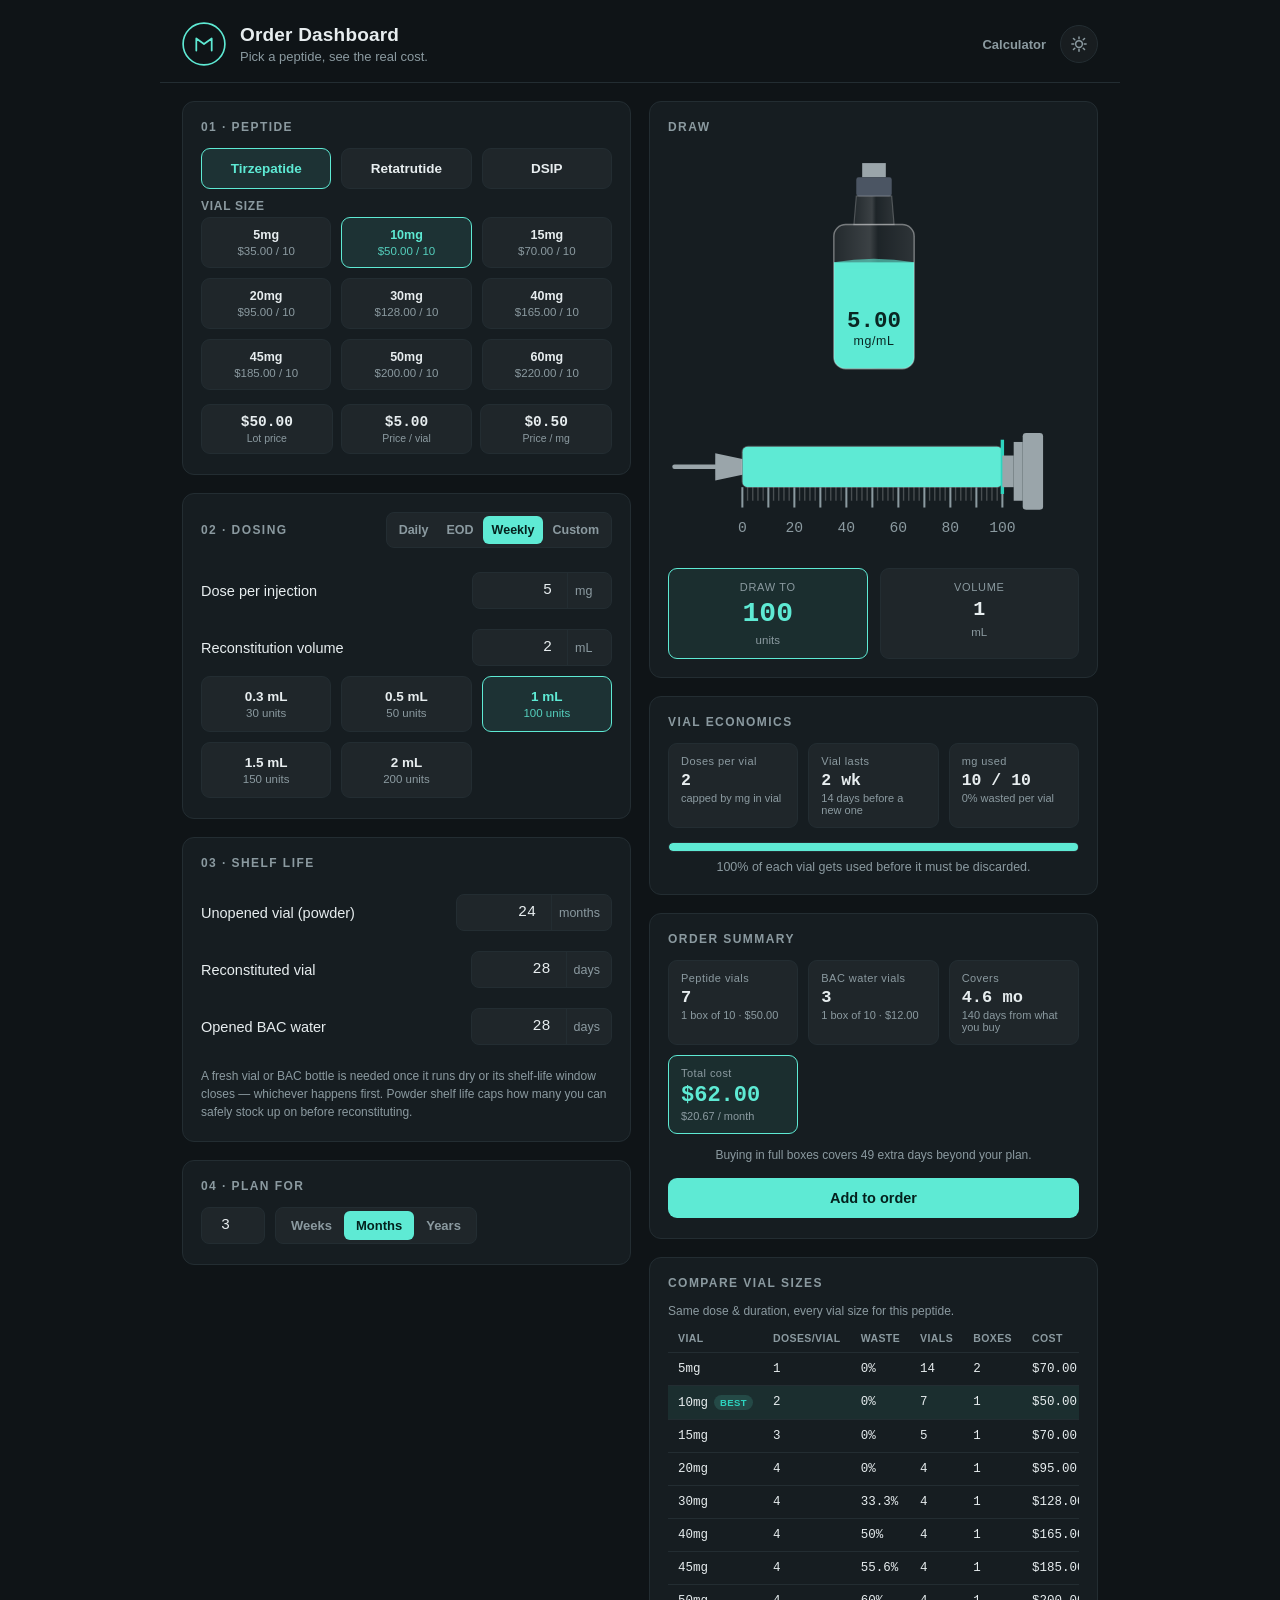
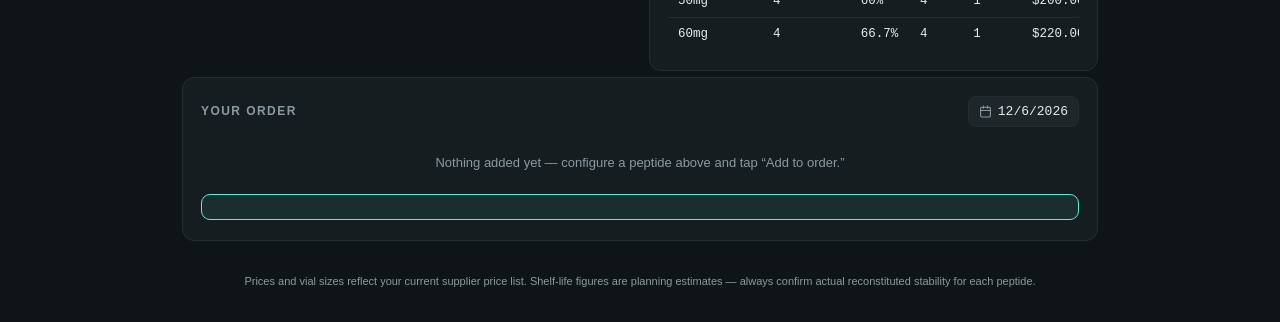
==== dashboard.html @ 60e44dc5 "Add Order Dashboard for peptide pricing and vial planning Pulls supplier pricing/vial data into a ca" ====
<!DOCTYPE html>
<html lang="en">
<head>
<meta charset="UTF-8" />
<meta name="viewport" content="width=device-width, initial-scale=1, viewport-fit=cover" />
<meta name="theme-color" content="#0F1417" />
<meta name="apple-mobile-web-app-capable" content="yes" />
<meta name="apple-mobile-web-app-status-bar-style" content="black-translucent" />
<meta name="apple-mobile-web-app-title" content="Order Dashboard" />
<meta name="description" content="Plan peptide orders: pricing, vials needed, and reconstitution shelf-life all in one place." />
<link rel="manifest" href="manifest.webmanifest" />
<link rel="apple-touch-icon" href="icons/icon180.png" />
<link rel="icon" href="icons/icon192.png" />
<title>Order Dashboard</title>
<link rel="stylesheet" href="styles.css" />
<link rel="stylesheet" href="dashboard.css" />
</head>
<body>
<div class="app">

  <header class="app-header">
    <div class="brand">
      <svg class="brand-mark" viewBox="0 0 40 40" fill="none">
        <circle cx="20" cy="20" r="19" stroke="var(--accent)" stroke-width="1.5"/>
        <path d="M13 26 L13 15 L20 20 L27 15 L27 26" stroke="var(--accent)" stroke-width="1.6" stroke-linecap="round" stroke-linejoin="round"/>
      </svg>
      <div>
        <h1>Order Dashboard</h1>
        <p class="subtitle">Pick a peptide, see the real cost.</p>
      </div>
    </div>
    <div class="header-actions">
      <a class="nav-link" href="index.html">Calculator</a>
      <button type="button" class="theme-toggle" id="themeToggle" aria-label="Switch to light mode" title="Switch to light mode">
        <svg class="icon-sun" viewBox="0 0 24 24" fill="none" stroke="currentColor" stroke-width="2" stroke-linecap="round" stroke-linejoin="round">
          <circle cx="12" cy="12" r="4.5"/>
          <path d="M12 2.5v2.5M12 19v2.5M4.6 4.6l1.8 1.8M17.6 17.6l1.8 1.8M2.5 12h2.5M19 12h2.5M4.6 19.4l1.8-1.8M17.6 6.4l1.8-1.8"/>
        </svg>
        <svg class="icon-moon" viewBox="0 0 24 24" fill="none" stroke="currentColor" stroke-width="2" stroke-linecap="round" stroke-linejoin="round">
          <path d="M20 14.5A8.5 8.5 0 1 1 9.5 4a6.5 6.5 0 0 0 10.5 10.5Z"/>
        </svg>
      </button>
    </div>
  </header>

  <main>
    <div class="col col-inputs">

      <section class="panel">
        <div class="panel-head"><span class="eyebrow">01 &middot; Peptide</span></div>
        <div class="pill-group pill-group-3" id="peptideGroup"></div>

        <div class="field-row sku-label-row">
          <label>Vial size</label>
        </div>
        <div class="pill-group pill-group-sku" id="skuGroup"></div>
        <div class="stat-row" id="skuStats"></div>
      </section>

      <section class="panel">
        <div class="panel-head">
          <span class="eyebrow">02 &middot; Dosing</span>
          <div class="mode-toggle mode-toggle-4" id="freqToggle">
            <button type="button" class="mode-btn" data-freq="daily">Daily</button>
            <button type="button" class="mode-btn" data-freq="eod">EOD</button>
            <button type="button" class="mode-btn" data-freq="weekly">Weekly</button>
            <button type="button" class="mode-btn" data-freq="custom">Custom</button>
          </div>
        </div>

        <div class="field-row" id="customFreqRow" hidden>
          <label for="customFreqDays">Every</label>
          <div class="input-unit">
            <input type="number" id="customFreqDays" inputmode="decimal" min="1" step="1" value="3" />
            <span class="unit">days</span>
          </div>
        </div>

        <div class="field-row">
          <label for="doseMg">Dose per injection</label>
          <div class="input-unit">
            <input type="number" id="doseMg" inputmode="decimal" min="0" step="0.01" value="5" />
            <span class="unit">mg</span>
          </div>
        </div>

        <div class="field-row">
          <label for="reconMl">Reconstitution volume</label>
          <div class="input-unit">
            <input type="number" id="reconMl" inputmode="decimal" min="0.01" step="0.01" value="2" />
            <span class="unit">mL</span>
          </div>
        </div>

        <div class="pill-group" id="syringeGroup">
          <button type="button" class="pill" data-capacity="0.3">0.3 mL<span>30 units</span></button>
          <button type="button" class="pill" data-capacity="0.5">0.5 mL<span>50 units</span></button>
          <button type="button" class="pill active" data-capacity="1">1 mL<span>100 units</span></button>
          <button type="button" class="pill" data-capacity="1.5">1.5 mL<span>150 units</span></button>
          <button type="button" class="pill" data-capacity="2">2 mL<span>200 units</span></button>
        </div>
      </section>

      <section class="panel">
        <div class="panel-head"><span class="eyebrow">03 &middot; Shelf Life</span></div>
        <div class="field-row">
          <label for="powderShelfMonths">Unopened vial (powder)</label>
          <div class="input-unit">
            <input type="number" id="powderShelfMonths" inputmode="decimal" min="1" step="1" value="24" />
            <span class="unit">months</span>
          </div>
        </div>
        <div class="field-row">
          <label for="vialShelfDays">Reconstituted vial</label>
          <div class="input-unit">
            <input type="number" id="vialShelfDays" inputmode="decimal" min="1" step="1" value="28" />
            <span class="unit">days</span>
          </div>
        </div>
        <div class="field-row">
          <label for="bacShelfDays">Opened BAC water</label>
          <div class="input-unit">
            <input type="number" id="bacShelfDays" inputmode="decimal" min="1" step="1" value="28" />
            <span class="unit">days</span>
          </div>
        </div>
        <p class="hint">A fresh vial or BAC bottle is needed once it runs dry or its shelf-life window closes &mdash; whichever happens first. Powder shelf life caps how many you can safely stock up on before reconstituting.</p>
      </section>

      <section class="panel">
        <div class="panel-head"><span class="eyebrow">04 &middot; Plan For</span></div>
        <div class="plan-row plan-row-flush">
          <input type="number" id="planAmount" inputmode="decimal" min="0" step="1" value="3" class="plan-input" />
          <div class="mode-toggle" id="planUnitToggle">
            <button type="button" class="mode-btn" data-unit="weeks">Weeks</button>
            <button type="button" class="mode-btn active" data-unit="months">Months</button>
            <button type="button" class="mode-btn" data-unit="years">Years</button>
          </div>
        </div>
      </section>

    </div>
    <div class="col col-outputs">

      <section class="panel result-panel">
        <div class="panel-head"><span class="eyebrow">Draw</span></div>

        <div class="instrument">
          <div class="vial-wrap">
            <svg viewBox="0 0 110 190" class="vial-svg">
              <defs>
                <linearGradient id="vialGlass2" x1="0" y1="0" x2="1" y2="0">
                  <stop offset="0%" stop-color="rgba(255,255,255,0.06)"/>
                  <stop offset="45%" stop-color="rgba(255,255,255,0.16)"/>
                  <stop offset="55%" stop-color="rgba(255,255,255,0.03)"/>
                  <stop offset="100%" stop-color="rgba(255,255,255,0.10)"/>
                </linearGradient>
                <clipPath id="vialClip2">
                  <rect x="21" y="58" width="68" height="122" rx="10"/>
                </clipPath>
              </defs>
              <rect x="45" y="6" width="20" height="12" fill="var(--metal)"/>
              <rect x="40" y="18" width="30" height="16" rx="2" fill="var(--stopper)"/>
              <path d="M40 34 L38 58 L72 58 L70 34 Z" fill="url(#vialGlass2)" stroke="var(--glass-line)" stroke-width="1"/>
              <rect x="21" y="58" width="68" height="122" rx="10" fill="url(#vialGlass2)" stroke="var(--glass-line)" stroke-width="1.2"/>
              <g clip-path="url(#vialClip2)">
                <rect id="vialLiquid" x="21" y="90" width="68" height="90" fill="var(--liquid)"/>
                <path id="vialMeniscus" d="M21 90 Q55 84 89 90 L89 96 L21 96 Z" fill="var(--liquid)" opacity="0.6"/>
              </g>
              <rect x="21" y="58" width="68" height="122" rx="10" fill="none" stroke="var(--glass-line)" stroke-width="1.2"/>
              <text id="vialLabel" x="55" y="145" text-anchor="middle" class="vial-label">2.50</text>
              <text x="55" y="160" text-anchor="middle" class="vial-sublabel">mg/mL</text>
            </svg>
          </div>

          <div class="syringe-wrap">
            <svg viewBox="0 0 360 130" class="syringe-svg" id="syringeSvg">
              <defs>
                <clipPath id="barrelClip2">
                  <rect x="64" y="42" width="230" height="36" rx="5"/>
                </clipPath>
              </defs>
              <line x1="4" y1="60" x2="40" y2="60" stroke="var(--metal)" stroke-width="4" stroke-linecap="round"/>
              <path d="M40 48 L64 53 L64 67 L40 72 Z" fill="var(--metal)"/>
              <rect x="64" y="42" width="230" height="36" rx="5" fill="rgba(255,255,255,0.05)" stroke="var(--glass-line)" stroke-width="1.4"/>
              <g clip-path="url(#barrelClip2)">
                <rect id="syrLiquid" x="64" y="42" width="0" height="36" fill="var(--liquid)"/>
              </g>
              <g id="tickGroup"></g>
              <line id="plungerHead" x1="64" y1="36" x2="64" y2="84" stroke="var(--accent-strong)" stroke-width="3"/>
              <rect x="294" y="50" width="10" height="28" fill="var(--metal)"/>
              <rect x="304" y="38" width="8" height="52" fill="var(--metal)"/>
              <rect x="312" y="30" width="18" height="68" rx="3" fill="var(--metal)"/>
            </svg>
          </div>
        </div>

        <div class="warning" id="warningBox" hidden>
          Dose volume is larger than this syringe holds. Choose a bigger barrel or split the dose.
        </div>
        <div class="warning" id="doseTooBigBox" hidden>
          This dose is bigger than a single vial at this size. Pick a larger vial.
        </div>

        <div class="readout-grid">
          <div class="readout-card highlight">
            <span class="readout-label">Draw to</span>
            <span class="readout-static mono" id="unitsOut">0</span>
            <span class="readout-unit">units</span>
          </div>
          <div class="readout-card">
            <span class="readout-label">Volume</span>
            <span class="readout-static mono" id="volOut">0</span>
            <span class="readout-unit">mL</span>
          </div>
        </div>
      </section>

      <section class="panel">
        <div class="panel-head"><span class="eyebrow">Vial Economics</span></div>
        <div class="econ-grid" id="econGrid"></div>
        <div class="waste-bar-wrap" id="wasteBarWrap">
          <div class="waste-bar"><div class="waste-bar-fill" id="wasteBarFill"></div></div>
          <div class="waste-caption" id="wasteCaption"></div>
        </div>
      </section>

      <section class="panel">
        <div class="panel-head"><span class="eyebrow">Order Summary</span></div>
        <div class="summary-grid" id="summaryGrid"></div>
        <div class="summary-note" id="summaryNote"></div>
        <div class="warning" id="powderWarningBox" hidden></div>
        <button type="button" class="add-order-btn" id="addOrderBtn">Add to order</button>
      </section>

      <section class="panel">
        <div class="panel-head"><span class="eyebrow">Compare Vial Sizes</span></div>
        <p class="hint hint-tight">Same dose &amp; duration, every vial size for this peptide.</p>
        <div class="compare-table-wrap"><table class="compare-table" id="compareTable"></table></div>
      </section>

    </div>
  </main>

  <section class="panel order-panel">
    <div class="panel-head">
      <span class="eyebrow">Your Order</span>
      <div class="date-field" id="orderDateField">
        <span class="date-display" id="orderDateDisplay">&nbsp;</span>
        <input type="date" id="orderDate" class="date-input" />
      </div>
    </div>
    <div class="order-table-wrap"><table class="order-table" id="orderTable"></table></div>
    <div class="order-empty" id="orderEmpty">Nothing added yet &mdash; configure a peptide above and tap &ldquo;Add to order.&rdquo;</div>
    <div class="order-total" id="orderTotal" hidden></div>
    <button type="button" class="clear-order-btn" id="clearOrderBtn" hidden>Clear order</button>
  </section>

  <footer class="app-footer">
    Prices and vial sizes reflect your current supplier price list. Shelf-life figures are planning estimates &mdash; always confirm actual reconstituted stability for each peptide.
  </footer>

</div>
<script src="catalog.js"></script>
<script src="dashboard.js"></script>
</body>
</html>
---- styles.css ----
:root {
  --bg: #0F1417;
  --panel: #161D21;
  --panel-line: #232D32;
  --accent: #5EEAD4;
  --accent-strong: #2DD4BF;
  --accent-sky: #38BDF8;
  --warning: #FBBF24;
  --warning-bg: rgba(251, 191, 36, 0.12);
  --text: #E7EDEF;
  --text-dim: #8B9AA0;
  --metal: #9AA5AA;
  --stopper: #4B5563;
  --glass-line: rgba(255,255,255,0.22);
  --surface: rgba(255,255,255,0.04);
  --liquid: #5EEAD4;
  --liquid-text: #0A2723;
  --sans: -apple-system, BlinkMacSystemFont, "Segoe UI", Roboto, sans-serif;
  --mono: ui-monospace, SFMono-Regular, Menlo, Consolas, monospace;
}

:root[data-theme="light"] {
  --bg: #EEF2F3;
  --panel: #FFFFFF;
  --panel-line: #DEE5E7;
  --accent: #0F9488;
  --accent-strong: #0D7D72;
  --accent-sky: #0284C7;
  --warning: #B45309;
  --warning-bg: rgba(180, 83, 9, 0.10);
  --text: #12181B;
  --text-dim: #5B6A70;
  --metal: #7C8890;
  --stopper: #47505A;
  --glass-line: rgba(15, 23, 26, 0.18);
  --surface: rgba(15, 23, 26, 0.045);
}

* { box-sizing: border-box; }

html {
  background: var(--bg);
  min-height: 100%;
}

body {
  margin: 0 auto;
  width: 100%;
  min-width: 300px;
  max-width: 960px;
  background: var(--bg);
  color: var(--text);
  font-family: var(--sans);
}

.app { display: flex; flex-direction: column; }

.app-header {
  padding: calc(22px + env(safe-area-inset-top)) 22px 16px;
  border-bottom: 1px solid var(--panel-line);
  display: flex;
  align-items: center;
  justify-content: space-between;
  gap: 14px;
}

.brand { display: flex; align-items: center; gap: 14px; }

.theme-toggle {
  flex-shrink: 0;
  display: flex;
  align-items: center;
  justify-content: center;
  width: 38px;
  height: 38px;
  background: var(--surface);
  border: 1px solid var(--panel-line);
  border-radius: 999px;
  color: var(--text-dim);
  cursor: pointer;
  padding: 0;
}

.theme-toggle:hover { color: var(--text); }

.theme-toggle svg {
  width: 18px;
  height: 18px;
}

.theme-toggle .icon-moon { display: none; }

:root[data-theme="light"] .theme-toggle .icon-sun { display: none; }
:root[data-theme="light"] .theme-toggle .icon-moon { display: block; }

.brand-mark { width: 44px; height: 44px; flex-shrink: 0; }

.header-actions {
  display: flex;
  align-items: center;
  gap: 10px;
  flex-shrink: 0;
}

.nav-link {
  font-size: 13px;
  font-weight: 600;
  color: var(--text-dim);
  text-decoration: none;
  padding: 8px 4px;
  white-space: nowrap;
}

.nav-link:hover { color: var(--accent); }

.brand h1 {
  font-size: 19px;
  font-weight: 600;
  margin: 0;
  letter-spacing: 0.01em;
}

.subtitle {
  margin: 3px 0 0;
  font-size: 13px;
  color: var(--text-dim);
}

main {
  padding: 18px 22px 6px;
  display: grid;
  grid-template-columns: 1fr;
  gap: 18px;
  align-items: start;
}

.col {
  display: flex;
  flex-direction: column;
  gap: 18px;
  min-width: 0;
}

@media (min-width: 760px) {
  main { grid-template-columns: 1fr 1fr; }
}

.panel {
  background: var(--panel);
  border: 1px solid var(--panel-line);
  border-radius: 12px;
  padding: 18px 18px 20px;
}

.panel-head {
  display: flex;
  align-items: center;
  justify-content: space-between;
  margin-bottom: 14px;
  gap: 12px;
}

.eyebrow {
  font-size: 12px;
  font-weight: 700;
  letter-spacing: 0.12em;
  text-transform: uppercase;
  color: var(--text-dim);
}

.mode-toggle {
  display: flex;
  background: var(--surface);
  border: 1px solid var(--panel-line);
  border-radius: 8px;
  padding: 3px;
}

.mode-btn {
  border: none;
  background: transparent;
  color: var(--text-dim);
  font-family: var(--sans);
  font-size: 13px;
  font-weight: 600;
  padding: 7px 12px;
  border-radius: 6px;
  cursor: pointer;
  white-space: nowrap;
}

.mode-btn.active {
  background: var(--accent);
  color: #04211D;
}

.field-row {
  display: flex;
  align-items: center;
  justify-content: space-between;
  padding: 10px 0;
  gap: 14px;
}

.field-row[hidden] {
  display: none;
}

.field-row label {
  font-size: 14.5px;
  color: var(--text);
}

.input-unit {
  display: flex;
  align-items: center;
  background: var(--surface);
  border: 1px solid var(--panel-line);
  border-radius: 8px;
  overflow: hidden;
  min-width: 140px;
}

.input-unit input {
  width: 94px;
  background: transparent;
  border: none;
  color: var(--text);
  font-family: var(--mono);
  font-size: 15px;
  padding: 9px 0 9px 12px;
  text-align: right;
  outline: none;
}

.input-unit input:focus-visible {
  box-shadow: inset 0 0 0 1px var(--accent);
}

.input-unit .unit {
  font-size: 12.5px;
  color: var(--text-dim);
  padding: 0 11px 0 7px;
  border-left: 1px solid var(--panel-line);
  align-self: stretch;
  display: flex;
  align-items: center;
}

.hint {
  margin: 12px 0 0;
  font-size: 12px;
  line-height: 1.5;
  color: var(--text-dim);
}

.pill-group {
  display: grid;
  grid-template-columns: repeat(3, 1fr);
  gap: 10px;
}

.pill {
  display: flex;
  flex-direction: column;
  align-items: center;
  gap: 3px;
  background: var(--surface);
  border: 1px solid var(--panel-line);
  border-radius: 9px;
  color: var(--text);
  font-family: var(--sans);
  font-size: 13.5px;
  font-weight: 600;
  padding: 12px 6px;
  cursor: pointer;
}

.pill span {
  font-size: 11.5px;
  font-weight: 500;
  color: var(--text-dim);
}

.pill.active {
  border-color: var(--accent);
  background: rgba(94, 234, 212, 0.10);
  color: var(--accent);
}

.pill.active span { color: var(--accent); opacity: 0.85; }

.result-panel { padding-bottom: 18px; }

.instrument {
  display: flex;
  flex-direction: column;
  align-items: center;
  gap: 18px;
  padding: 8px 2px 6px;
}

.vial-wrap { width: 130px; }
.vial-svg { width: 100%; height: auto; display: block; }

.vial-label {
  font-family: var(--mono);
  font-size: 19px;
  font-weight: 700;
  fill: var(--liquid-text);
}

.vial-sublabel {
  font-family: var(--sans);
  font-size: 10.5px;
  fill: var(--liquid-text);
  letter-spacing: 0.05em;
}

.syringe-wrap { width: 100%; }
.syringe-svg { width: 100%; height: auto; display: block; }

.tick { stroke: var(--glass-line); stroke-width: 1.2; }
.tick-major { stroke: var(--text-dim); stroke-width: 1.8; }
.tick-label { font-family: var(--mono); font-size: 13px; fill: var(--text-dim); }

.warning {
  margin-top: 14px;
  background: var(--warning-bg);
  border: 1px solid rgba(251, 191, 36, 0.4);
  color: var(--warning);
  font-size: 13px;
  line-height: 1.45;
  padding: 11px 13px;
  border-radius: 8px;
}

.readout-grid {
  margin-top: 16px;
  display: flex;
  gap: 12px;
}

.readout-card {
  flex: 1;
  display: flex;
  flex-direction: column;
  align-items: center;
  gap: 3px;
  background: var(--surface);
  border: 1px solid var(--panel-line);
  border-radius: 9px;
  padding: 12px 8px;
}

.readout-card.highlight {
  border-color: var(--accent);
  background: rgba(94, 234, 212, 0.08);
}

.readout-card .readout-label {
  font-size: 11px;
  letter-spacing: 0.06em;
  text-transform: uppercase;
  color: var(--text-dim);
}

.readout-input {
  width: 100%;
  background: transparent;
  border: none;
  outline: none;
  text-align: center;
  color: var(--text);
  font-size: 20px;
  font-weight: 600;
  padding: 2px 0;
  border-radius: 5px;
}

.readout-card.highlight .readout-input {
  color: var(--accent);
  font-size: 28px;
}

.readout-input:focus-visible {
  box-shadow: inset 0 0 0 1px var(--accent);
}

.readout-card.warn .readout-input { color: var(--warning) !important; }

.readout-card .readout-unit {
  font-size: 11.5px;
  color: var(--text-dim);
}

.dose-grid {
  display: flex;
  flex-wrap: wrap;
  gap: 6px;
}

.dose-block {
  width: 14px;
  height: 14px;
  border-radius: 3px;
  background: var(--accent);
  opacity: 0.9;
}

.dose-grid-extra {
  margin-top: 6px;
  font-size: 11.5px;
  color: var(--text-dim);
}

.supply-readout {
  margin-top: 14px;
  text-align: center;
  font-size: 14.5px;
  color: var(--text);
}

.center-row {
  display: flex;
  justify-content: center;
  margin-top: 12px;
}

.supply-duration {
  margin-top: 8px;
  text-align: center;
  font-size: 13.5px;
  font-weight: 600;
  color: var(--accent);
}

.plan-row {
  margin-top: 18px;
  padding-top: 16px;
  border-top: 1px solid var(--panel-line);
  display: flex;
  align-items: center;
  gap: 10px;
  flex-wrap: wrap;
}

.plan-label {
  font-size: 14px;
  color: var(--text);
}

.plan-input {
  width: 64px;
  background: var(--surface);
  border: 1px solid var(--panel-line);
  border-radius: 8px;
  color: var(--text);
  font-family: var(--mono);
  font-size: 15px;
  padding: 9px 8px;
  text-align: center;
  outline: none;
}

.plan-input:focus-visible {
  box-shadow: inset 0 0 0 1px var(--accent);
}

.plan-result {
  margin-top: 12px;
  font-size: 13.5px;
  color: var(--accent);
  text-align: center;
  background: rgba(94, 234, 212, 0.06);
  border: 1px solid rgba(94, 234, 212, 0.2);
  border-radius: 8px;
  padding: 11px 12px;
}

.app-footer {
  padding: 14px 22px 20px;
  font-size: 11px;
  line-height: 1.55;
  color: var(--text-dim);
  text-align: center;
}

.mono { font-family: var(--mono); }
---- dashboard.css ----
.pill-group-3 {
  grid-template-columns: repeat(3, 1fr);
}

.sku-label-row {
  padding-bottom: 4px;
}

.sku-label-row label {
  font-size: 12px;
  font-weight: 700;
  letter-spacing: 0.06em;
  text-transform: uppercase;
  color: var(--text-dim);
}

.pill-group-sku {
  grid-template-columns: repeat(3, 1fr);
}

.pill-group-sku .pill {
  font-size: 12.5px;
  padding: 10px 4px;
}

.stat-row {
  margin-top: 14px;
  display: flex;
  gap: 8px;
}

.stat-chip {
  flex: 1;
  background: var(--surface);
  border: 1px solid var(--panel-line);
  border-radius: 9px;
  padding: 9px 8px;
  text-align: center;
}

.stat-chip .stat-value {
  display: block;
  font-family: var(--mono);
  font-size: 14.5px;
  font-weight: 700;
  color: var(--text);
}

.stat-chip .stat-label {
  display: block;
  margin-top: 2px;
  font-size: 10.5px;
  color: var(--text-dim);
}

.mode-toggle-4 {
  flex-wrap: wrap;
}

.mode-toggle-4 .mode-btn {
  padding: 7px 9px;
  font-size: 12.5px;
}

.hint-tight {
  margin-top: -2px;
}

.plan-row-flush {
  margin-top: 0;
  padding-top: 0;
  border-top: none;
}

.readout-static {
  width: 100%;
  display: block;
  text-align: center;
  color: var(--text);
  font-size: 20px;
  font-weight: 600;
  padding: 2px 0;
}

.readout-card.highlight .readout-static {
  color: var(--accent);
  font-size: 28px;
}

.readout-card.warn .readout-static { color: var(--warning) !important; }

.econ-grid {
  display: grid;
  grid-template-columns: 1fr 1fr;
  gap: 10px;
}

.econ-card {
  background: var(--surface);
  border: 1px solid var(--panel-line);
  border-radius: 9px;
  padding: 11px 12px;
}

.econ-card .econ-label {
  font-size: 11px;
  letter-spacing: 0.04em;
  color: var(--text-dim);
}

.econ-card .econ-label {
  display: block;
}

.econ-card .econ-value {
  display: block;
  margin-top: 4px;
  font-family: var(--mono);
  font-size: 16.5px;
  font-weight: 700;
  color: var(--text);
}

.econ-card .econ-sub {
  display: block;
  margin-top: 2px;
  font-size: 11px;
  color: var(--text-dim);
}

.waste-bar-wrap { margin-top: 14px; }

.waste-bar {
  height: 10px;
  border-radius: 999px;
  background: var(--surface);
  border: 1px solid var(--panel-line);
  overflow: hidden;
}

.waste-bar-fill {
  height: 100%;
  width: 0%;
  background: var(--accent);
  border-radius: 999px 0 0 999px;
}

.waste-bar-fill.warn { background: var(--warning); }

.waste-caption {
  margin-top: 8px;
  font-size: 12.5px;
  color: var(--text-dim);
  text-align: center;
}

.summary-grid {
  display: grid;
  grid-template-columns: 1fr 1fr;
  gap: 10px;
}

.summary-card {
  background: var(--surface);
  border: 1px solid var(--panel-line);
  border-radius: 9px;
  padding: 11px 12px;
}

.summary-card.wide { grid-column: 1 / -1; }

.summary-card.total {
  border-color: var(--accent);
  background: rgba(94, 234, 212, 0.08);
}

.summary-card .summary-label {
  display: block;
  font-size: 11px;
  letter-spacing: 0.04em;
  color: var(--text-dim);
}

.summary-card .summary-value {
  display: block;
  margin-top: 4px;
  font-family: var(--mono);
  font-size: 17px;
  font-weight: 700;
  color: var(--text);
}

.summary-card.total .summary-value {
  color: var(--accent);
  font-size: 22px;
}

.summary-card .summary-sub {
  display: block;
  margin-top: 2px;
  font-size: 11px;
  color: var(--text-dim);
}

.summary-note {
  margin-top: 12px;
  font-size: 12px;
  line-height: 1.5;
  color: var(--text-dim);
  text-align: center;
}

.add-order-btn, .clear-order-btn {
  width: 100%;
  margin-top: 14px;
  padding: 12px;
  border-radius: 9px;
  border: none;
  background: var(--accent);
  color: #04211D;
  font-family: var(--sans);
  font-size: 14.5px;
  font-weight: 700;
  cursor: pointer;
}

.clear-order-btn {
  background: transparent;
  border: 1px solid var(--panel-line);
  color: var(--text-dim);
  font-weight: 600;
}

.compare-table-wrap, .order-table-wrap {
  overflow-x: auto;
  margin-top: 4px;
  -webkit-overflow-scrolling: touch;
}

.compare-table, .order-table {
  width: 100%;
  border-collapse: collapse;
  font-size: 12.5px;
  white-space: nowrap;
}

.compare-table th, .order-table th {
  text-align: left;
  font-size: 10.5px;
  letter-spacing: 0.04em;
  text-transform: uppercase;
  color: var(--text-dim);
  font-weight: 700;
  padding: 8px 10px;
  border-bottom: 1px solid var(--panel-line);
}

.compare-table td, .order-table td {
  padding: 9px 10px;
  border-bottom: 1px solid var(--panel-line);
  color: var(--text);
  font-family: var(--mono);
}

.compare-table tr:last-child td, .order-table tr:last-child td {
  border-bottom: none;
}

.compare-table tr.current td { background: rgba(94, 234, 212, 0.08); }
.compare-table tr.best .best-tag {
  display: inline-block;
  margin-left: 6px;
  font-family: var(--sans);
  font-size: 9.5px;
  font-weight: 700;
  letter-spacing: 0.04em;
  text-transform: uppercase;
  color: var(--accent-strong);
  background: rgba(94, 234, 212, 0.14);
  padding: 2px 6px;
  border-radius: 999px;
  vertical-align: middle;
}

.compare-table td.na, .order-table td.na {
  color: var(--text-dim);
  font-family: var(--sans);
}

.order-panel {
  margin: 0 22px 18px;
}

.date-field {
  position: relative;
  display: inline-flex;
}

.date-display {
  display: flex;
  align-items: center;
  gap: 6px;
  background: var(--surface);
  border: 1px solid var(--panel-line);
  border-radius: 8px;
  color: var(--text);
  font-family: var(--mono);
  font-size: 13px;
  padding: 7px 10px;
  white-space: nowrap;
  cursor: pointer;
}

.date-display::before {
  content: "";
  width: 13px;
  height: 13px;
  flex-shrink: 0;
  background-color: var(--text-dim);
  -webkit-mask: url('data:image/svg+xml;utf8,<svg xmlns="http://www.w3.org/2000/svg" viewBox="0 0 24 24" fill="none" stroke="black" stroke-width="2" stroke-linecap="round" stroke-linejoin="round"><rect x="3" y="4" width="18" height="18" rx="2"/><path d="M16 2v4M8 2v4M3 10h18"/></svg>') no-repeat center / contain;
  mask: url('data:image/svg+xml;utf8,<svg xmlns="http://www.w3.org/2000/svg" viewBox="0 0 24 24" fill="none" stroke="black" stroke-width="2" stroke-linecap="round" stroke-linejoin="round"><rect x="3" y="4" width="18" height="18" rx="2"/><path d="M16 2v4M8 2v4M3 10h18"/></svg>') no-repeat center / contain;
}

.date-input {
  position: absolute;
  inset: 0;
  width: 100%;
  height: 100%;
  opacity: 0;
  border: none;
  padding: 0;
  margin: 0;
  cursor: pointer;
}

.order-row-remove {
  background: transparent;
  border: none;
  color: var(--text-dim);
  font-size: 16px;
  line-height: 1;
  cursor: pointer;
  padding: 4px 6px;
}

.order-row-remove:hover { color: var(--warning); }

.order-empty {
  margin-top: 4px;
  text-align: center;
  font-size: 13px;
  color: var(--text-dim);
  padding: 10px 0;
}

.order-total {
  margin-top: 14px;
  display: flex;
  align-items: center;
  justify-content: space-between;
  background: rgba(94, 234, 212, 0.08);
  border: 1px solid var(--accent);
  border-radius: 9px;
  padding: 12px 14px;
}

.order-total .order-total-label {
  font-size: 13px;
  color: var(--text-dim);
}

.order-total .order-total-value {
  font-family: var(--mono);
  font-size: 20px;
  font-weight: 700;
  color: var(--accent);
}

@media (min-width: 760px) {
  .econ-grid { grid-template-columns: repeat(3, 1fr); }
  .summary-grid { grid-template-columns: repeat(3, 1fr); }
}
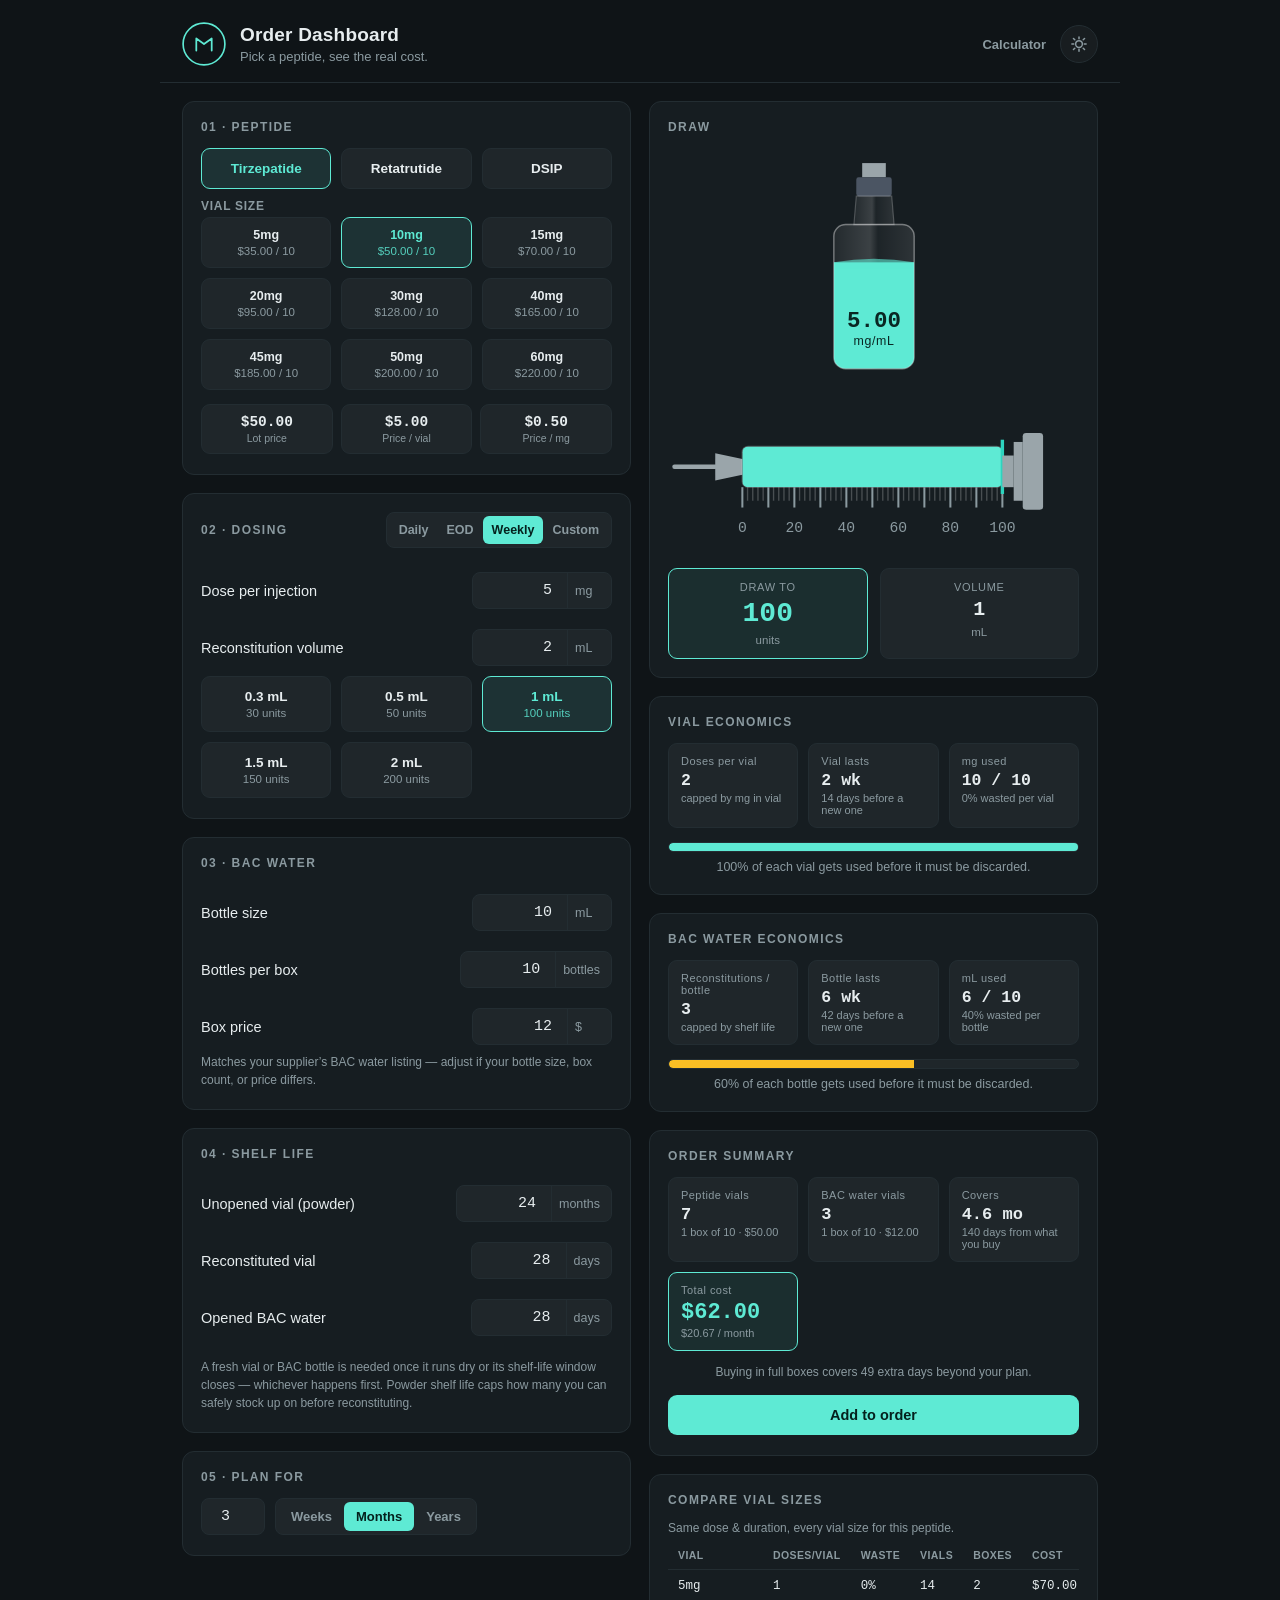
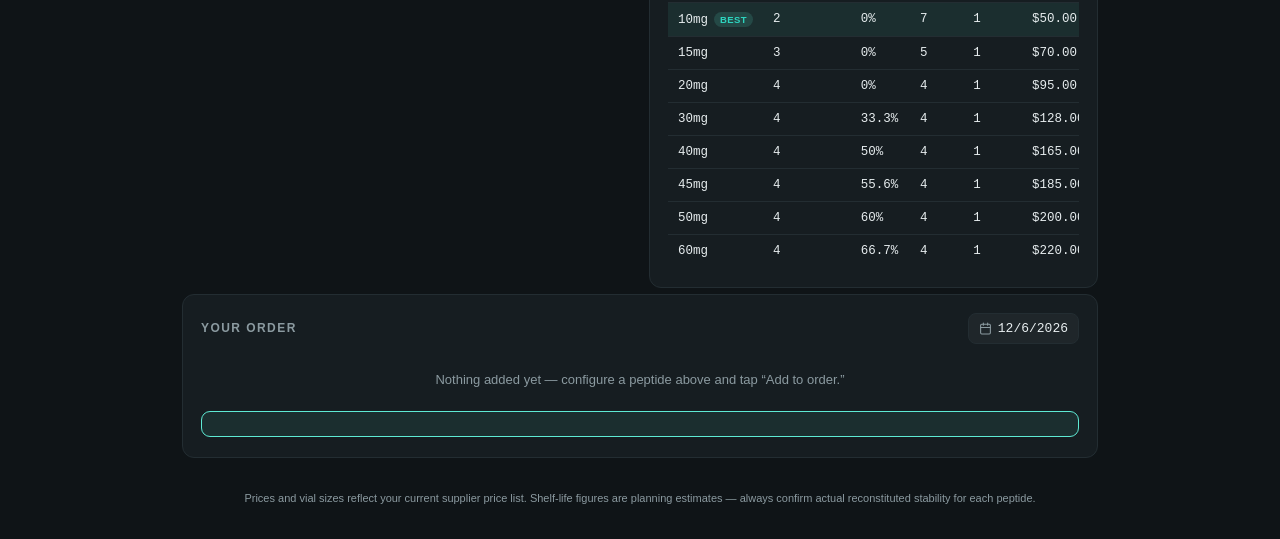
==== commit c0f729d9: "Fix mg-used decimals and make BAC water fully editable Round the mg-used readout in Vial Economics t" ====
--- a/dashboard.html
+++ b/dashboard.html
@@ -102,7 +102,33 @@
       </section>
 
       <section class="panel">
-        <div class="panel-head"><span class="eyebrow">03 &middot; Shelf Life</span></div>
+        <div class="panel-head"><span class="eyebrow">03 &middot; BAC Water</span></div>
+        <div class="field-row">
+          <label for="bacMlPerVial">Bottle size</label>
+          <div class="input-unit">
+            <input type="number" id="bacMlPerVial" inputmode="decimal" min="0.1" step="0.1" value="10" />
+            <span class="unit">mL</span>
+          </div>
+        </div>
+        <div class="field-row">
+          <label for="bacLotVials">Bottles per box</label>
+          <div class="input-unit">
+            <input type="number" id="bacLotVials" inputmode="decimal" min="1" step="1" value="10" />
+            <span class="unit">bottles</span>
+          </div>
+        </div>
+        <div class="field-row">
+          <label for="bacLotPrice">Box price</label>
+          <div class="input-unit">
+            <input type="number" id="bacLotPrice" inputmode="decimal" min="0" step="0.01" value="12" />
+            <span class="unit">$</span>
+          </div>
+        </div>
+        <p class="hint hint-tight">Matches your supplier&rsquo;s BAC water listing &mdash; adjust if your bottle size, box count, or price differs.</p>
+      </section>
+
+      <section class="panel">
+        <div class="panel-head"><span class="eyebrow">04 &middot; Shelf Life</span></div>
         <div class="field-row">
           <label for="powderShelfMonths">Unopened vial (powder)</label>
           <div class="input-unit">
@@ -128,7 +154,7 @@
       </section>
 
       <section class="panel">
-        <div class="panel-head"><span class="eyebrow">04 &middot; Plan For</span></div>
+        <div class="panel-head"><span class="eyebrow">05 &middot; Plan For</span></div>
         <div class="plan-row plan-row-flush">
           <input type="number" id="planAmount" inputmode="decimal" min="0" step="1" value="3" class="plan-input" />
           <div class="mode-toggle" id="planUnitToggle">
@@ -226,6 +252,15 @@
       </section>
 
       <section class="panel">
+        <div class="panel-head"><span class="eyebrow">BAC Water Economics</span></div>
+        <div class="econ-grid" id="bacEconGrid"></div>
+        <div class="waste-bar-wrap" id="bacWasteBarWrap">
+          <div class="waste-bar"><div class="waste-bar-fill" id="bacWasteBarFill"></div></div>
+          <div class="waste-caption" id="bacWasteCaption"></div>
+        </div>
+      </section>
+
+      <section class="panel">
         <div class="panel-head"><span class="eyebrow">Order Summary</span></div>
         <div class="summary-grid" id="summaryGrid"></div>
         <div class="summary-note" id="summaryNote"></div>
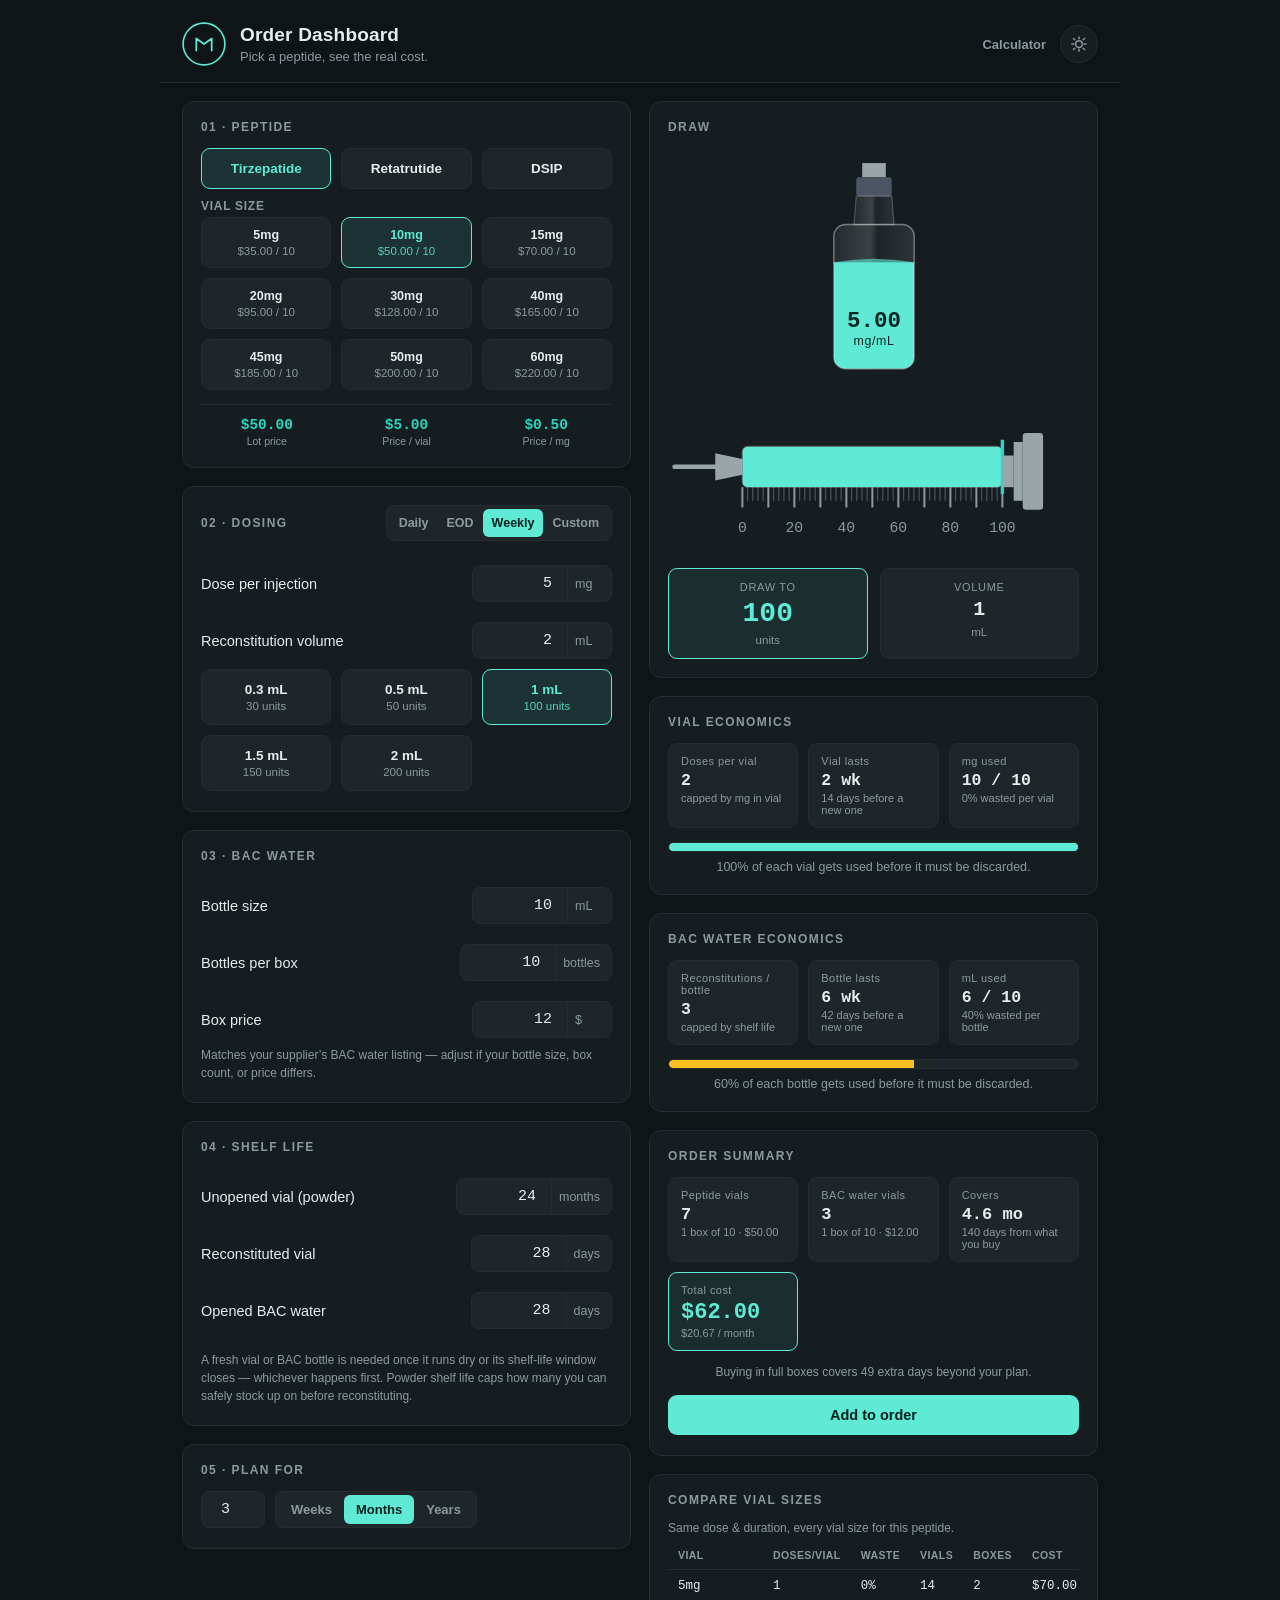
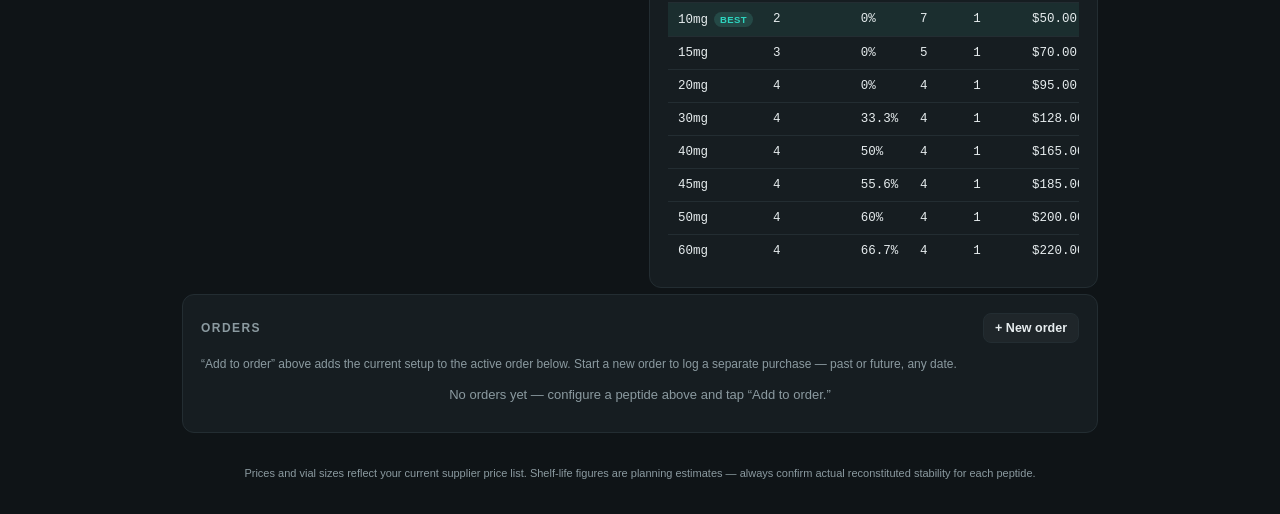
==== commit 29d973a8: "Turn the order cart into a multi-order history Replace the single running cart with a list of indepe" ====
--- a/dashboard.html
+++ b/dashboard.html
@@ -279,16 +279,12 @@
 
   <section class="panel order-panel">
     <div class="panel-head">
-      <span class="eyebrow">Your Order</span>
-      <div class="date-field" id="orderDateField">
-        <span class="date-display" id="orderDateDisplay">&nbsp;</span>
-        <input type="date" id="orderDate" class="date-input" />
-      </div>
-    </div>
-    <div class="order-table-wrap"><table class="order-table" id="orderTable"></table></div>
-    <div class="order-empty" id="orderEmpty">Nothing added yet &mdash; configure a peptide above and tap &ldquo;Add to order.&rdquo;</div>
-    <div class="order-total" id="orderTotal" hidden></div>
-    <button type="button" class="clear-order-btn" id="clearOrderBtn" hidden>Clear order</button>
+      <span class="eyebrow">Orders</span>
+      <button type="button" class="new-order-btn" id="newOrderBtn">+ New order</button>
+    </div>
+    <p class="hint hint-tight">&ldquo;Add to order&rdquo; above adds the current setup to the active order below. Start a new order to log a separate purchase &mdash; past or future, any date.</p>
+    <div id="ordersList"></div>
+    <div class="order-empty" id="ordersEmpty">No orders yet &mdash; configure a peptide above and tap &ldquo;Add to order.&rdquo;</div>
   </section>
 
   <footer class="app-footer">
--- a/dashboard.css
+++ b/dashboard.css
@@ -25,16 +25,14 @@
 
 .stat-row {
   margin-top: 14px;
+  padding-top: 12px;
+  border-top: 1px solid var(--panel-line);
   display: flex;
   gap: 8px;
 }
 
 .stat-chip {
   flex: 1;
-  background: var(--surface);
-  border: 1px solid var(--panel-line);
-  border-radius: 9px;
-  padding: 9px 8px;
   text-align: center;
 }
 
@@ -43,7 +41,7 @@
   font-family: var(--mono);
   font-size: 14.5px;
   font-weight: 700;
-  color: var(--text);
+  color: var(--accent-strong);
 }
 
 .stat-chip .stat-label {
@@ -210,7 +208,7 @@
   text-align: center;
 }
 
-.add-order-btn, .clear-order-btn {
+.add-order-btn {
   width: 100%;
   margin-top: 14px;
   padding: 12px;
@@ -224,12 +222,21 @@
   cursor: pointer;
 }
 
-.clear-order-btn {
-  background: transparent;
-  border: 1px solid var(--panel-line);
-  color: var(--text-dim);
-  font-weight: 600;
-}
+.new-order-btn {
+  flex-shrink: 0;
+  background: var(--surface);
+  border: 1px solid var(--panel-line);
+  border-radius: 8px;
+  color: var(--text);
+  font-family: var(--sans);
+  font-size: 12.5px;
+  font-weight: 700;
+  padding: 7px 11px;
+  cursor: pointer;
+  white-space: nowrap;
+}
+
+.new-order-btn:hover { border-color: var(--accent); color: var(--accent); }
 
 .compare-table-wrap, .order-table-wrap {
   overflow-x: auto;
@@ -289,6 +296,90 @@
 
 .order-panel {
   margin: 0 22px 18px;
+}
+
+.order-panel .panel-head {
+  flex-wrap: wrap;
+}
+
+.order-card {
+  border: 1px solid var(--panel-line);
+  border-radius: 10px;
+  padding: 14px;
+  margin-top: 14px;
+}
+
+.order-card.active {
+  border-color: var(--accent);
+  background: rgba(94, 234, 212, 0.04);
+}
+
+.order-card-head {
+  display: flex;
+  align-items: center;
+  justify-content: space-between;
+  gap: 10px;
+  flex-wrap: wrap;
+}
+
+.order-card-actions {
+  display: flex;
+  align-items: center;
+  gap: 8px;
+}
+
+.order-activate-btn {
+  background: transparent;
+  border: 1px solid var(--panel-line);
+  border-radius: 999px;
+  color: var(--text-dim);
+  font-family: var(--sans);
+  font-size: 11.5px;
+  font-weight: 600;
+  padding: 5px 10px;
+  cursor: pointer;
+  white-space: nowrap;
+}
+
+.order-activate-btn:hover { border-color: var(--accent); color: var(--accent); }
+
+.order-active-tag {
+  font-size: 10.5px;
+  font-weight: 700;
+  letter-spacing: 0.04em;
+  text-transform: uppercase;
+  color: var(--accent-strong);
+  background: rgba(94, 234, 212, 0.14);
+  padding: 5px 9px;
+  border-radius: 999px;
+  white-space: nowrap;
+}
+
+.order-delete-btn {
+  background: transparent;
+  border: none;
+  color: var(--text-dim);
+  font-size: 18px;
+  line-height: 1;
+  cursor: pointer;
+  padding: 4px 6px;
+  flex-shrink: 0;
+}
+
+.order-delete-btn:hover { color: var(--warning); }
+
+.order-empty-inline {
+  margin-top: 10px;
+  font-size: 12.5px;
+  color: var(--text-dim);
+}
+
+.order-card .order-table-wrap {
+  margin-top: 10px;
+}
+
+.order-card .order-total {
+  margin-top: 10px;
 }
 
 .date-field {
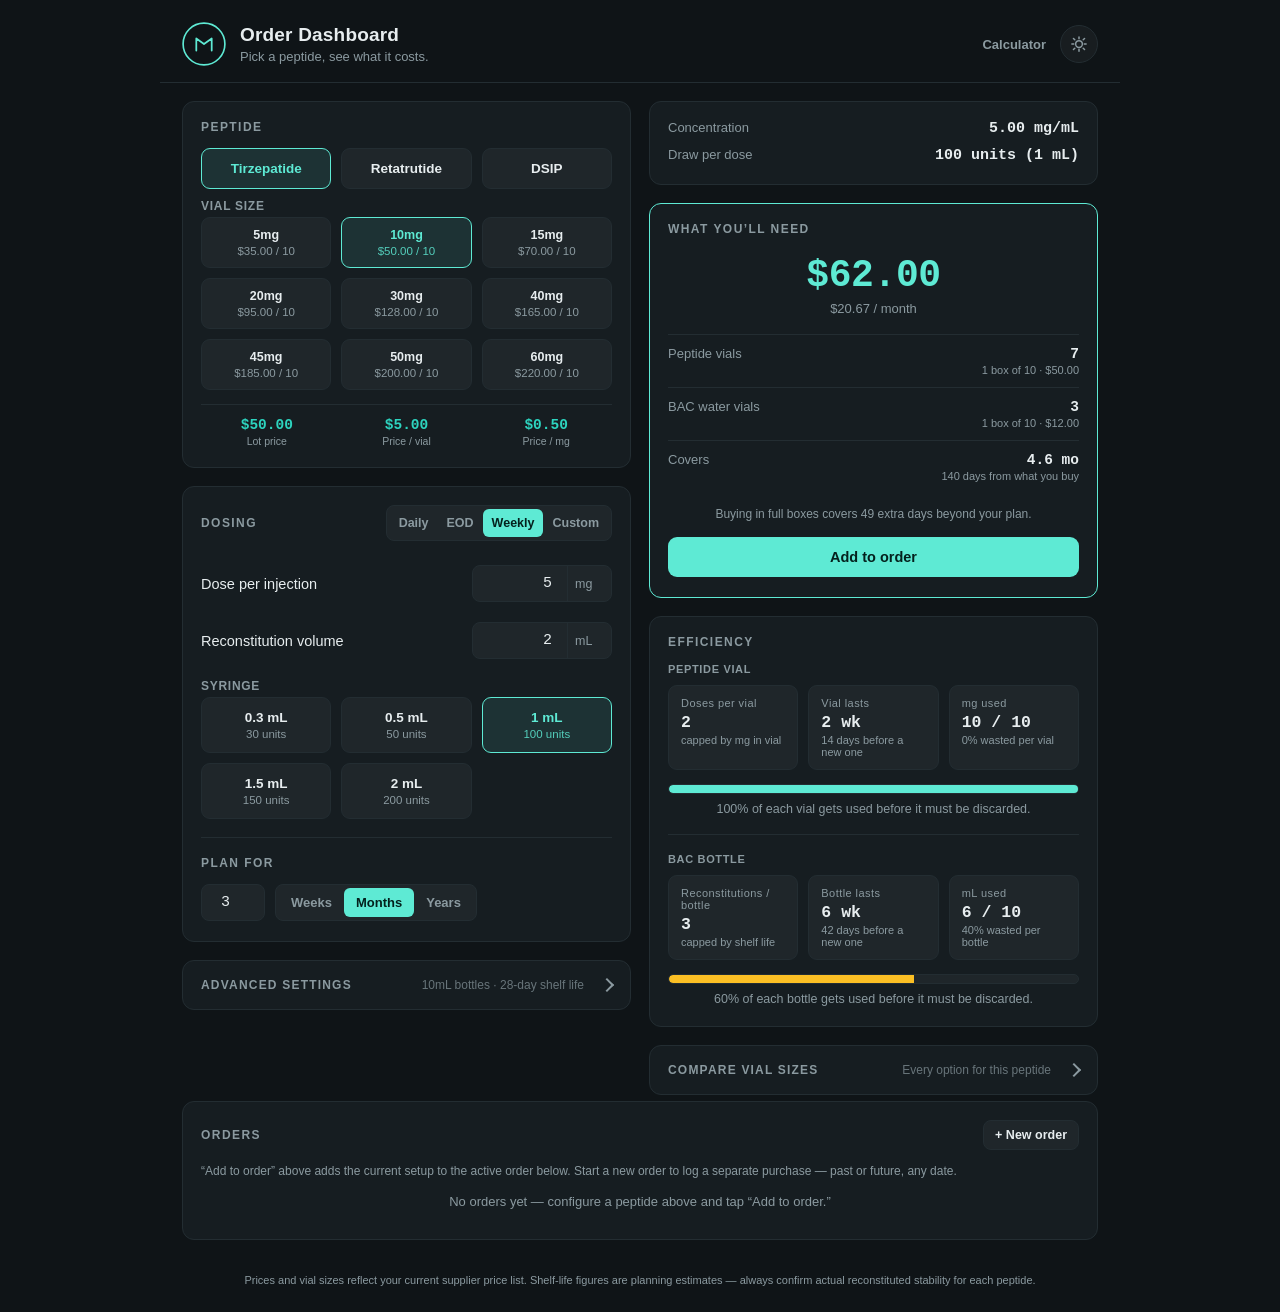
==== commit de17ab02: "Redesign the dashboard around a single clear answer Restructure the page so there's one obvious hero" ====
--- a/dashboard.html
+++ b/dashboard.html
@@ -26,7 +26,7 @@
       </svg>
       <div>
         <h1>Order Dashboard</h1>
-        <p class="subtitle">Pick a peptide, see the real cost.</p>
+        <p class="subtitle">Pick a peptide, see what it costs.</p>
       </div>
     </div>
     <div class="header-actions">
@@ -47,7 +47,7 @@
     <div class="col col-inputs">
 
       <section class="panel">
-        <div class="panel-head"><span class="eyebrow">01 &middot; Peptide</span></div>
+        <div class="panel-head"><span class="eyebrow">Peptide</span></div>
         <div class="pill-group pill-group-3" id="peptideGroup"></div>
 
         <div class="field-row sku-label-row">
@@ -59,7 +59,7 @@
 
       <section class="panel">
         <div class="panel-head">
-          <span class="eyebrow">02 &middot; Dosing</span>
+          <span class="eyebrow">Dosing</span>
           <div class="mode-toggle mode-toggle-4" id="freqToggle">
             <button type="button" class="mode-btn" data-freq="daily">Daily</button>
             <button type="button" class="mode-btn" data-freq="eod">EOD</button>
@@ -92,6 +92,9 @@
           </div>
         </div>
 
+        <div class="field-row sku-label-row">
+          <label>Syringe</label>
+        </div>
         <div class="pill-group" id="syringeGroup">
           <button type="button" class="pill" data-capacity="0.3">0.3 mL<span>30 units</span></button>
           <button type="button" class="pill" data-capacity="0.5">0.5 mL<span>50 units</span></button>
@@ -99,62 +102,10 @@
           <button type="button" class="pill" data-capacity="1.5">1.5 mL<span>150 units</span></button>
           <button type="button" class="pill" data-capacity="2">2 mL<span>200 units</span></button>
         </div>
-      </section>
-
-      <section class="panel">
-        <div class="panel-head"><span class="eyebrow">03 &middot; BAC Water</span></div>
-        <div class="field-row">
-          <label for="bacMlPerVial">Bottle size</label>
-          <div class="input-unit">
-            <input type="number" id="bacMlPerVial" inputmode="decimal" min="0.1" step="0.1" value="10" />
-            <span class="unit">mL</span>
-          </div>
-        </div>
-        <div class="field-row">
-          <label for="bacLotVials">Bottles per box</label>
-          <div class="input-unit">
-            <input type="number" id="bacLotVials" inputmode="decimal" min="1" step="1" value="10" />
-            <span class="unit">bottles</span>
-          </div>
-        </div>
-        <div class="field-row">
-          <label for="bacLotPrice">Box price</label>
-          <div class="input-unit">
-            <input type="number" id="bacLotPrice" inputmode="decimal" min="0" step="0.01" value="12" />
-            <span class="unit">$</span>
-          </div>
-        </div>
-        <p class="hint hint-tight">Matches your supplier&rsquo;s BAC water listing &mdash; adjust if your bottle size, box count, or price differs.</p>
-      </section>
-
-      <section class="panel">
-        <div class="panel-head"><span class="eyebrow">04 &middot; Shelf Life</span></div>
-        <div class="field-row">
-          <label for="powderShelfMonths">Unopened vial (powder)</label>
-          <div class="input-unit">
-            <input type="number" id="powderShelfMonths" inputmode="decimal" min="1" step="1" value="24" />
-            <span class="unit">months</span>
-          </div>
-        </div>
-        <div class="field-row">
-          <label for="vialShelfDays">Reconstituted vial</label>
-          <div class="input-unit">
-            <input type="number" id="vialShelfDays" inputmode="decimal" min="1" step="1" value="28" />
-            <span class="unit">days</span>
-          </div>
-        </div>
-        <div class="field-row">
-          <label for="bacShelfDays">Opened BAC water</label>
-          <div class="input-unit">
-            <input type="number" id="bacShelfDays" inputmode="decimal" min="1" step="1" value="28" />
-            <span class="unit">days</span>
-          </div>
-        </div>
-        <p class="hint">A fresh vial or BAC bottle is needed once it runs dry or its shelf-life window closes &mdash; whichever happens first. Powder shelf life caps how many you can safely stock up on before reconstituting.</p>
-      </section>
-
-      <section class="panel">
-        <div class="panel-head"><span class="eyebrow">05 &middot; Plan For</span></div>
+
+        <div class="panel-divider"></div>
+
+        <div class="panel-head"><span class="eyebrow">Plan for</span></div>
         <div class="plan-row plan-row-flush">
           <input type="number" id="planAmount" inputmode="decimal" min="0" step="1" value="3" class="plan-input" />
           <div class="mode-toggle" id="planUnitToggle">
@@ -165,94 +116,104 @@
         </div>
       </section>
 
+      <details class="panel details-panel">
+        <summary class="details-summary">
+          <span class="details-summary-title">Advanced settings</span>
+          <span class="details-summary-hint" id="advancedHint">BAC water &amp; shelf life</span>
+        </summary>
+        <div class="details-body">
+          <p class="details-group-label">BAC water</p>
+          <div class="field-row">
+            <label for="bacMlPerVial">Bottle size</label>
+            <div class="input-unit">
+              <input type="number" id="bacMlPerVial" inputmode="decimal" min="0.1" step="0.1" value="10" />
+              <span class="unit">mL</span>
+            </div>
+          </div>
+          <div class="field-row">
+            <label for="bacLotVials">Bottles per box</label>
+            <div class="input-unit">
+              <input type="number" id="bacLotVials" inputmode="decimal" min="1" step="1" value="10" />
+              <span class="unit">bottles</span>
+            </div>
+          </div>
+          <div class="field-row">
+            <label for="bacLotPrice">Box price</label>
+            <div class="input-unit">
+              <input type="number" id="bacLotPrice" inputmode="decimal" min="0" step="0.01" value="12" />
+              <span class="unit">$</span>
+            </div>
+          </div>
+
+          <div class="panel-divider"></div>
+
+          <p class="details-group-label">Shelf life</p>
+          <div class="field-row">
+            <label for="powderShelfMonths">Unopened vial (powder)</label>
+            <div class="input-unit">
+              <input type="number" id="powderShelfMonths" inputmode="decimal" min="1" step="1" value="24" />
+              <span class="unit">months</span>
+            </div>
+          </div>
+          <div class="field-row">
+            <label for="vialShelfDays">Reconstituted vial</label>
+            <div class="input-unit">
+              <input type="number" id="vialShelfDays" inputmode="decimal" min="1" step="1" value="28" />
+              <span class="unit">days</span>
+            </div>
+          </div>
+          <div class="field-row">
+            <label for="bacShelfDays">Opened BAC water</label>
+            <div class="input-unit">
+              <input type="number" id="bacShelfDays" inputmode="decimal" min="1" step="1" value="28" />
+              <span class="unit">days</span>
+            </div>
+          </div>
+          <p class="hint">A fresh vial or BAC bottle is needed once it runs dry or its shelf-life window closes &mdash; whichever happens first. Powder shelf life caps how many you can safely stock up on before reconstituting.</p>
+        </div>
+      </details>
+
     </div>
     <div class="col col-outputs">
 
-      <section class="panel result-panel">
-        <div class="panel-head"><span class="eyebrow">Draw</span></div>
-
-        <div class="instrument">
-          <div class="vial-wrap">
-            <svg viewBox="0 0 110 190" class="vial-svg">
-              <defs>
-                <linearGradient id="vialGlass2" x1="0" y1="0" x2="1" y2="0">
-                  <stop offset="0%" stop-color="rgba(255,255,255,0.06)"/>
-                  <stop offset="45%" stop-color="rgba(255,255,255,0.16)"/>
-                  <stop offset="55%" stop-color="rgba(255,255,255,0.03)"/>
-                  <stop offset="100%" stop-color="rgba(255,255,255,0.10)"/>
-                </linearGradient>
-                <clipPath id="vialClip2">
-                  <rect x="21" y="58" width="68" height="122" rx="10"/>
-                </clipPath>
-              </defs>
-              <rect x="45" y="6" width="20" height="12" fill="var(--metal)"/>
-              <rect x="40" y="18" width="30" height="16" rx="2" fill="var(--stopper)"/>
-              <path d="M40 34 L38 58 L72 58 L70 34 Z" fill="url(#vialGlass2)" stroke="var(--glass-line)" stroke-width="1"/>
-              <rect x="21" y="58" width="68" height="122" rx="10" fill="url(#vialGlass2)" stroke="var(--glass-line)" stroke-width="1.2"/>
-              <g clip-path="url(#vialClip2)">
-                <rect id="vialLiquid" x="21" y="90" width="68" height="90" fill="var(--liquid)"/>
-                <path id="vialMeniscus" d="M21 90 Q55 84 89 90 L89 96 L21 96 Z" fill="var(--liquid)" opacity="0.6"/>
-              </g>
-              <rect x="21" y="58" width="68" height="122" rx="10" fill="none" stroke="var(--glass-line)" stroke-width="1.2"/>
-              <text id="vialLabel" x="55" y="145" text-anchor="middle" class="vial-label">2.50</text>
-              <text x="55" y="160" text-anchor="middle" class="vial-sublabel">mg/mL</text>
-            </svg>
-          </div>
-
-          <div class="syringe-wrap">
-            <svg viewBox="0 0 360 130" class="syringe-svg" id="syringeSvg">
-              <defs>
-                <clipPath id="barrelClip2">
-                  <rect x="64" y="42" width="230" height="36" rx="5"/>
-                </clipPath>
-              </defs>
-              <line x1="4" y1="60" x2="40" y2="60" stroke="var(--metal)" stroke-width="4" stroke-linecap="round"/>
-              <path d="M40 48 L64 53 L64 67 L40 72 Z" fill="var(--metal)"/>
-              <rect x="64" y="42" width="230" height="36" rx="5" fill="rgba(255,255,255,0.05)" stroke="var(--glass-line)" stroke-width="1.4"/>
-              <g clip-path="url(#barrelClip2)">
-                <rect id="syrLiquid" x="64" y="42" width="0" height="36" fill="var(--liquid)"/>
-              </g>
-              <g id="tickGroup"></g>
-              <line id="plungerHead" x1="64" y1="36" x2="64" y2="84" stroke="var(--accent-strong)" stroke-width="3"/>
-              <rect x="294" y="50" width="10" height="28" fill="var(--metal)"/>
-              <rect x="304" y="38" width="8" height="52" fill="var(--metal)"/>
-              <rect x="312" y="30" width="18" height="68" rx="3" fill="var(--metal)"/>
-            </svg>
-          </div>
-        </div>
-
-        <div class="warning" id="warningBox" hidden>
-          Dose volume is larger than this syringe holds. Choose a bigger barrel or split the dose.
-        </div>
-        <div class="warning" id="doseTooBigBox" hidden>
-          This dose is bigger than a single vial at this size. Pick a larger vial.
-        </div>
-
-        <div class="readout-grid">
-          <div class="readout-card highlight">
-            <span class="readout-label">Draw to</span>
-            <span class="readout-static mono" id="unitsOut">0</span>
-            <span class="readout-unit">units</span>
-          </div>
-          <div class="readout-card">
-            <span class="readout-label">Volume</span>
-            <span class="readout-static mono" id="volOut">0</span>
-            <span class="readout-unit">mL</span>
-          </div>
-        </div>
+      <section class="panel draw-mini">
+        <div class="draw-mini-row">
+          <span class="draw-mini-label">Concentration</span>
+          <span class="draw-mini-value" id="drawConc">&mdash;</span>
+        </div>
+        <div class="draw-mini-row">
+          <span class="draw-mini-label">Draw per dose</span>
+          <span class="draw-mini-value" id="drawDose">&mdash;</span>
+        </div>
+        <div class="warning" id="drawWarn" hidden>Dose is larger than the selected syringe. Choose a bigger barrel or split the dose.</div>
+        <div class="warning" id="doseTooBigWarn" hidden>Dose is bigger than a single vial at this size. Pick a larger vial.</div>
+      </section>
+
+      <section class="panel hero-panel">
+        <div class="panel-head"><span class="eyebrow">What you&rsquo;ll need</span></div>
+        <div class="hero-total">
+          <span class="hero-total-value" id="summaryTotal">$0.00</span>
+          <span class="hero-total-sub" id="summaryTotalSub">&nbsp;</span>
+        </div>
+        <div class="summary-rows" id="summaryGrid"></div>
+        <div class="summary-note" id="summaryNote"></div>
+        <div class="warning" id="powderWarningBox" hidden></div>
+        <button type="button" class="add-order-btn" id="addOrderBtn">Add to order</button>
       </section>
 
       <section class="panel">
-        <div class="panel-head"><span class="eyebrow">Vial Economics</span></div>
+        <div class="panel-head"><span class="eyebrow">Efficiency</span></div>
+
+        <p class="efficiency-col-title">Peptide vial</p>
         <div class="econ-grid" id="econGrid"></div>
         <div class="waste-bar-wrap" id="wasteBarWrap">
           <div class="waste-bar"><div class="waste-bar-fill" id="wasteBarFill"></div></div>
           <div class="waste-caption" id="wasteCaption"></div>
         </div>
-      </section>
-
-      <section class="panel">
-        <div class="panel-head"><span class="eyebrow">BAC Water Economics</span></div>
+
+        <div class="panel-divider"></div>
+
+        <p class="efficiency-col-title">BAC bottle</p>
         <div class="econ-grid" id="bacEconGrid"></div>
         <div class="waste-bar-wrap" id="bacWasteBarWrap">
           <div class="waste-bar"><div class="waste-bar-fill" id="bacWasteBarFill"></div></div>
@@ -260,19 +221,15 @@
         </div>
       </section>
 
-      <section class="panel">
-        <div class="panel-head"><span class="eyebrow">Order Summary</span></div>
-        <div class="summary-grid" id="summaryGrid"></div>
-        <div class="summary-note" id="summaryNote"></div>
-        <div class="warning" id="powderWarningBox" hidden></div>
-        <button type="button" class="add-order-btn" id="addOrderBtn">Add to order</button>
-      </section>
-
-      <section class="panel">
-        <div class="panel-head"><span class="eyebrow">Compare Vial Sizes</span></div>
-        <p class="hint hint-tight">Same dose &amp; duration, every vial size for this peptide.</p>
-        <div class="compare-table-wrap"><table class="compare-table" id="compareTable"></table></div>
-      </section>
+      <details class="panel details-panel">
+        <summary class="details-summary">
+          <span class="details-summary-title">Compare vial sizes</span>
+          <span class="details-summary-hint">Every option for this peptide</span>
+        </summary>
+        <div class="details-body">
+          <div class="compare-table-wrap"><table class="compare-table" id="compareTable"></table></div>
+        </div>
+      </details>
 
     </div>
   </main>
--- a/dashboard.css
+++ b/dashboard.css
@@ -70,22 +70,120 @@
   border-top: none;
 }
 
-.readout-static {
-  width: 100%;
-  display: block;
-  text-align: center;
+.panel-divider {
+  height: 1px;
+  background: var(--panel-line);
+  margin: 18px 0;
+}
+
+/* Draw readout */
+
+.draw-mini {
+  display: flex;
+  flex-direction: column;
+  gap: 10px;
+}
+
+.draw-mini-row {
+  display: flex;
+  align-items: baseline;
+  justify-content: space-between;
+  gap: 10px;
+}
+
+.draw-mini-label {
+  font-size: 13px;
+  color: var(--text-dim);
+}
+
+.draw-mini-value {
+  font-family: var(--mono);
+  font-size: 15px;
+  font-weight: 700;
   color: var(--text);
-  font-size: 20px;
-  font-weight: 600;
-  padding: 2px 0;
-}
-
-.readout-card.highlight .readout-static {
-  color: var(--accent);
-  font-size: 28px;
-}
-
-.readout-card.warn .readout-static { color: var(--warning) !important; }
+  text-align: right;
+}
+
+.draw-mini-value.warn { color: var(--warning); }
+
+/* Collapsible sections */
+
+.details-panel {
+  padding: 0;
+  overflow: hidden;
+}
+
+.details-summary {
+  list-style: none;
+  cursor: pointer;
+  padding: 17px 18px;
+  display: flex;
+  align-items: center;
+  justify-content: space-between;
+  gap: 12px;
+}
+
+.details-summary::-webkit-details-marker { display: none; }
+
+.details-summary::after {
+  content: "";
+  width: 8px;
+  height: 8px;
+  flex-shrink: 0;
+  border-right: 2px solid var(--text-dim);
+  border-bottom: 2px solid var(--text-dim);
+  transform: rotate(-45deg);
+  margin-left: 6px;
+}
+
+details[open] .details-summary::after {
+  transform: rotate(45deg);
+}
+
+.details-summary-title {
+  font-size: 12px;
+  font-weight: 700;
+  letter-spacing: 0.1em;
+  text-transform: uppercase;
+  color: var(--text-dim);
+  white-space: nowrap;
+}
+
+.details-summary-hint {
+  font-size: 12px;
+  color: var(--text-dim);
+  opacity: 0.7;
+  margin-left: auto;
+  text-align: right;
+  overflow: hidden;
+  text-overflow: ellipsis;
+  white-space: nowrap;
+}
+
+.details-body {
+  padding: 14px 18px 20px;
+  border-top: 1px solid var(--panel-line);
+}
+
+.details-group-label {
+  font-size: 11px;
+  font-weight: 700;
+  letter-spacing: 0.06em;
+  text-transform: uppercase;
+  color: var(--text-dim);
+  margin: 0 0 2px;
+}
+
+/* Efficiency */
+
+.efficiency-col-title {
+  font-size: 11px;
+  font-weight: 700;
+  letter-spacing: 0.06em;
+  text-transform: uppercase;
+  color: var(--text-dim);
+  margin: 0 0 10px;
+}
 
 .econ-grid {
   display: grid;
@@ -101,13 +199,10 @@
 }
 
 .econ-card .econ-label {
+  display: block;
   font-size: 11px;
   letter-spacing: 0.04em;
   color: var(--text-dim);
-}
-
-.econ-card .econ-label {
-  display: block;
 }
 
 .econ-card .econ-value {
@@ -152,48 +247,69 @@
   text-align: center;
 }
 
-.summary-grid {
-  display: grid;
-  grid-template-columns: 1fr 1fr;
-  gap: 10px;
-}
-
-.summary-card {
-  background: var(--surface);
-  border: 1px solid var(--panel-line);
-  border-radius: 9px;
-  padding: 11px 12px;
-}
-
-.summary-card.wide { grid-column: 1 / -1; }
-
-.summary-card.total {
+/* Hero: What you'll need */
+
+.hero-panel {
   border-color: var(--accent);
-  background: rgba(94, 234, 212, 0.08);
-}
-
-.summary-card .summary-label {
-  display: block;
-  font-size: 11px;
-  letter-spacing: 0.04em;
-  color: var(--text-dim);
-}
-
-.summary-card .summary-value {
+}
+
+.hero-total {
+  text-align: center;
+  padding: 4px 0 6px;
+}
+
+.hero-total-value {
+  display: block;
+  font-family: var(--mono);
+  font-size: 38px;
+  font-weight: 800;
+  letter-spacing: -0.01em;
+  color: var(--accent);
+}
+
+.hero-total-sub {
   display: block;
   margin-top: 4px;
-  font-family: var(--mono);
-  font-size: 17px;
+  font-size: 13px;
+  color: var(--text-dim);
+}
+
+.summary-rows {
+  margin-top: 12px;
+  border-top: 1px solid var(--panel-line);
+}
+
+.summary-row {
+  display: flex;
+  align-items: baseline;
+  justify-content: space-between;
+  gap: 12px;
+  padding: 11px 0;
+  border-bottom: 1px solid var(--panel-line);
+}
+
+.summary-row:last-child { border-bottom: none; }
+
+.summary-row-label {
+  font-size: 13px;
+  color: var(--text-dim);
+  flex-shrink: 0;
+}
+
+.summary-row-value {
+  text-align: right;
+  min-width: 0;
+}
+
+.summary-row-value .summary-row-num {
+  display: block;
+  font-family: var(--mono);
+  font-size: 14.5px;
   font-weight: 700;
   color: var(--text);
 }
 
-.summary-card.total .summary-value {
-  color: var(--accent);
-  font-size: 22px;
-}
-
-.summary-card .summary-sub {
+.summary-row-value .summary-row-sub {
   display: block;
   margin-top: 2px;
   font-size: 11px;
@@ -382,6 +498,95 @@
   margin-top: 10px;
 }
 
+.order-row-actions {
+  display: flex;
+  align-items: center;
+  gap: 2px;
+}
+
+.order-row-edit {
+  background: transparent;
+  border: none;
+  color: var(--text-dim);
+  font-size: 13px;
+  line-height: 1;
+  cursor: pointer;
+  padding: 4px 6px;
+}
+
+.order-row-edit:hover { color: var(--accent); }
+
+.order-card-footer {
+  margin-top: 12px;
+}
+
+.add-item-btn {
+  width: 100%;
+  background: var(--surface);
+  border: 1px dashed var(--panel-line);
+  border-radius: 9px;
+  color: var(--text-dim);
+  font-family: var(--sans);
+  font-size: 13px;
+  font-weight: 600;
+  padding: 10px;
+  cursor: pointer;
+}
+
+.add-item-btn:hover { border-color: var(--accent); color: var(--accent); }
+
+.manual-form {
+  background: var(--surface);
+  border: 1px solid var(--panel-line);
+  border-radius: 9px;
+  padding: 12px;
+}
+
+.manual-form-title {
+  font-size: 11.5px;
+  font-weight: 700;
+  letter-spacing: 0.06em;
+  text-transform: uppercase;
+  color: var(--text-dim);
+  margin-bottom: 10px;
+}
+
+.manual-form .field-row {
+  padding: 8px 0;
+}
+
+.manual-form .pill-group {
+  margin-bottom: 10px;
+}
+
+.manual-form-actions {
+  display: flex;
+  gap: 10px;
+  margin-top: 10px;
+}
+
+.manual-cancel-btn, .manual-save-btn {
+  flex: 1;
+  padding: 10px;
+  border-radius: 8px;
+  font-family: var(--sans);
+  font-size: 13.5px;
+  font-weight: 700;
+  cursor: pointer;
+}
+
+.manual-cancel-btn {
+  background: transparent;
+  border: 1px solid var(--panel-line);
+  color: var(--text-dim);
+}
+
+.manual-save-btn {
+  background: var(--accent);
+  border: none;
+  color: #04211D;
+}
+
 .date-field {
   position: relative;
   display: inline-flex;
@@ -469,5 +674,4 @@
 
 @media (min-width: 760px) {
   .econ-grid { grid-template-columns: repeat(3, 1fr); }
-  .summary-grid { grid-template-columns: repeat(3, 1fr); }
-}
+}
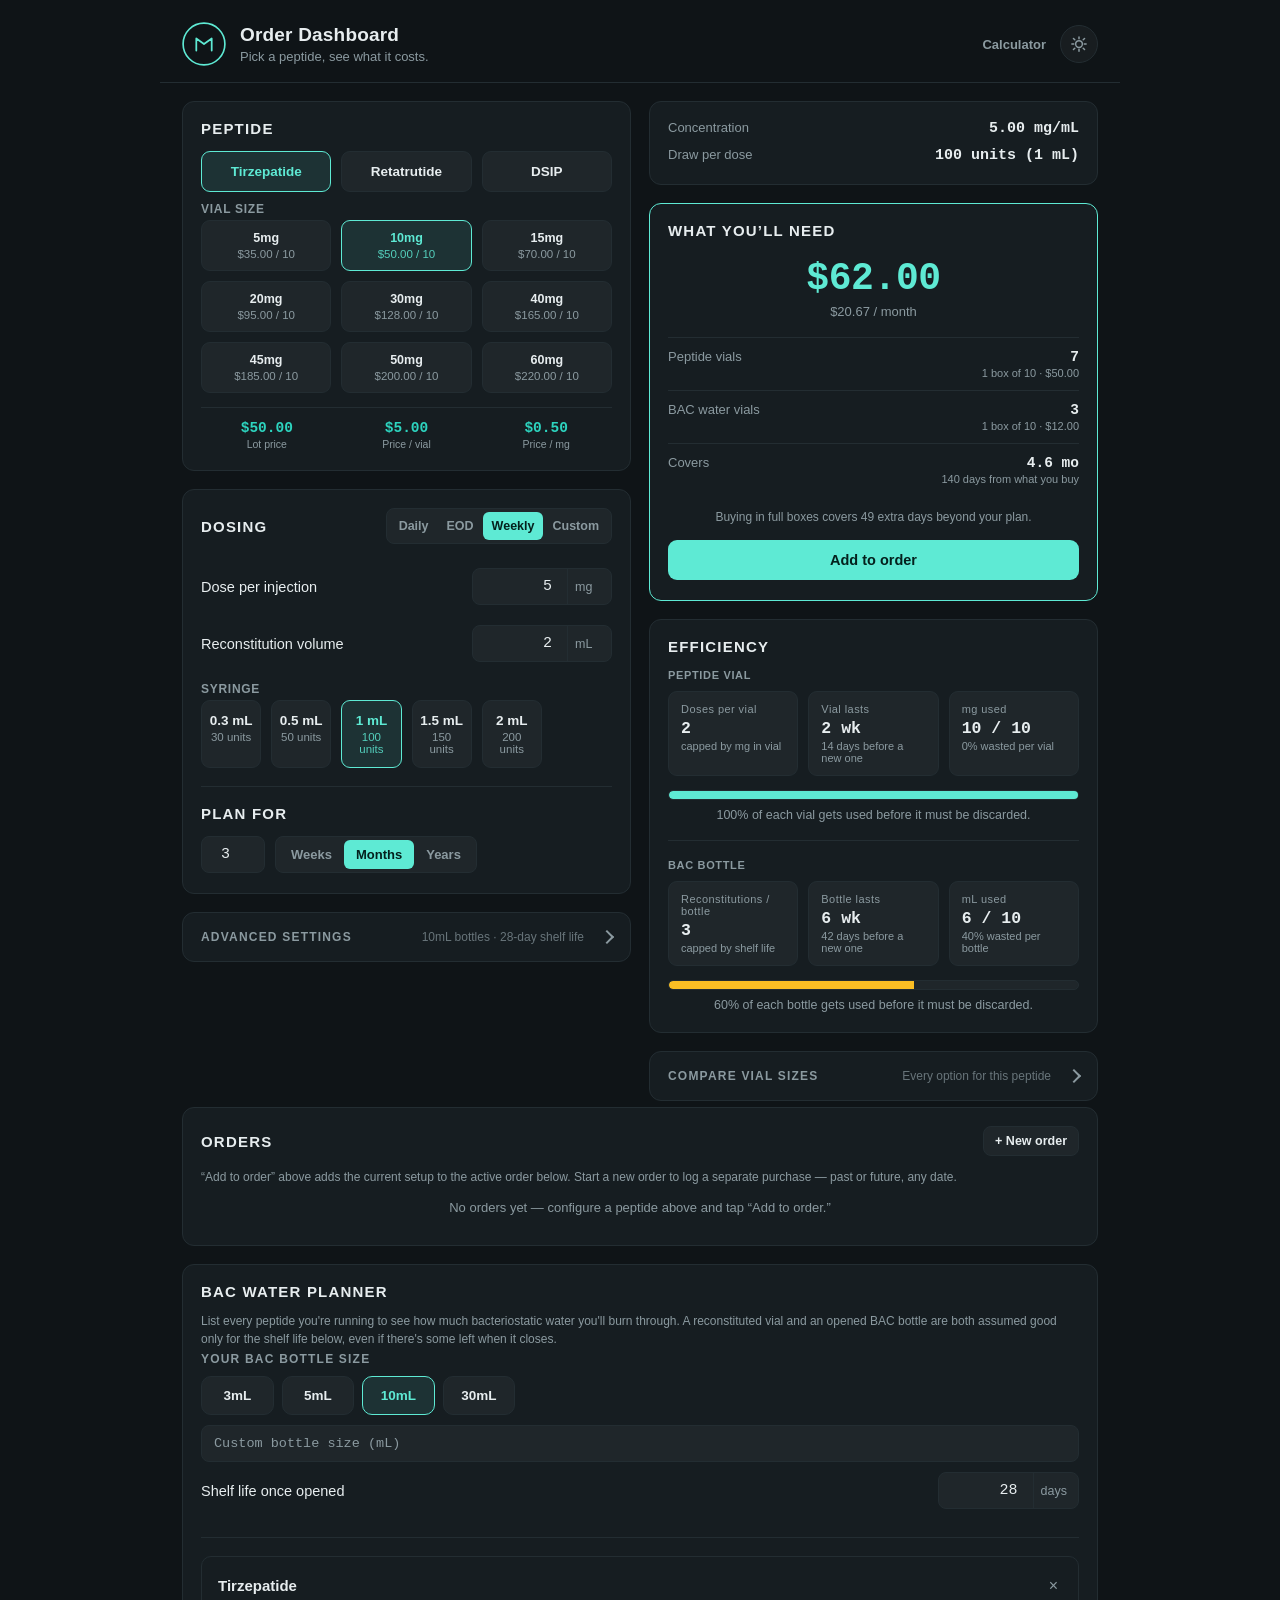
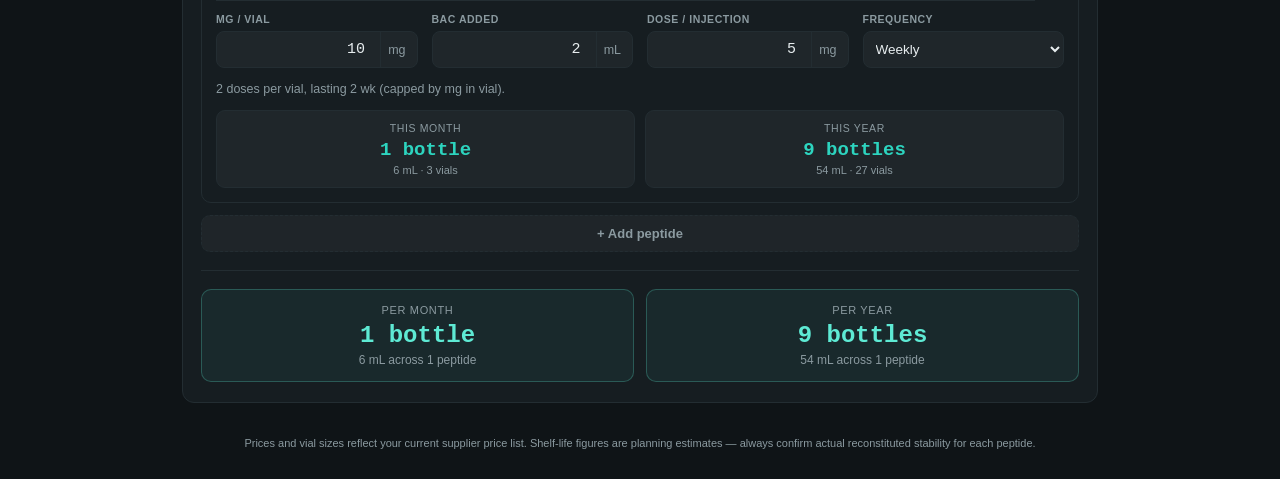
==== commit 1ae82153: "Add BAC Water Planner and fix broken dashboard layout Adds a section to the Order Dashboard where yo" ====
--- a/dashboard.html
+++ b/dashboard.html
@@ -244,6 +244,43 @@
     <div class="order-empty" id="ordersEmpty">No orders yet &mdash; configure a peptide above and tap &ldquo;Add to order.&rdquo;</div>
   </section>
 
+  <section class="panel bacwater-panel">
+    <div class="panel-head"><span class="eyebrow">BAC Water Planner</span></div>
+    <p class="hint hint-tight">List every peptide you're running to see how much bacteriostatic water you'll burn through. A reconstituted vial and an opened BAC bottle are both assumed good only for the shelf life below, even if there's some left when it closes.</p>
+
+    <div class="selector">
+      <h3 class="selector-title">Your BAC bottle size</h3>
+      <div class="chip-group" id="bacBottleGroup">
+        <button type="button" class="chip" data-value="3">3mL</button>
+        <button type="button" class="chip" data-value="5">5mL</button>
+        <button type="button" class="chip active" data-value="10">10mL</button>
+        <button type="button" class="chip" data-value="30">30mL</button>
+      </div>
+      <input type="number" class="custom-field" id="bacBottleCustom" inputmode="decimal" min="0.1" step="0.1" placeholder="Custom bottle size (mL)" />
+    </div>
+
+    <div class="field-row">
+      <label for="bacShelfDaysGlobal">Shelf life once opened</label>
+      <div class="input-unit">
+        <input type="number" id="bacShelfDaysGlobal" inputmode="decimal" min="1" step="1" value="28" />
+        <span class="unit">days</span>
+      </div>
+    </div>
+
+    <div class="panel-divider"></div>
+
+    <div id="bacRowsList"></div>
+    <div class="order-empty" id="bacRowsEmpty" hidden>No peptides added yet.</div>
+
+    <div class="order-card-footer">
+      <button type="button" class="add-item-btn" id="addBacRowBtn">+ Add peptide</button>
+    </div>
+
+    <div class="panel-divider"></div>
+
+    <div id="bacSummary"></div>
+  </section>
+
   <footer class="app-footer">
     Prices and vial sizes reflect your current supplier price list. Shelf-life figures are planning estimates &mdash; always confirm actual reconstituted stability for each peptide.
   </footer>
--- a/styles.css
+++ b/styles.css
@@ -128,21 +128,9 @@
 
 main {
   padding: 18px 22px 6px;
-  display: grid;
-  grid-template-columns: 1fr;
-  gap: 18px;
-  align-items: start;
-}
-
-.col {
   display: flex;
   flex-direction: column;
   gap: 18px;
-  min-width: 0;
-}
-
-@media (min-width: 760px) {
-  main { grid-template-columns: 1fr 1fr; }
 }
 
 .panel {
@@ -150,6 +138,7 @@
   border: 1px solid var(--panel-line);
   border-radius: 12px;
   padding: 18px 18px 20px;
+  transition: background-color 0.15s ease, border-color 0.15s ease;
 }
 
 .panel-head {
@@ -161,15 +150,16 @@
 }
 
 .eyebrow {
-  font-size: 12px;
+  font-size: 15px;
   font-weight: 700;
-  letter-spacing: 0.12em;
+  letter-spacing: 0.08em;
   text-transform: uppercase;
-  color: var(--text-dim);
+  color: var(--text);
 }
 
 .mode-toggle {
   display: flex;
+  align-self: flex-start;
   background: var(--surface);
   border: 1px solid var(--panel-line);
   border-radius: 8px;
@@ -194,101 +184,106 @@
   color: #04211D;
 }
 
-.field-row {
-  display: flex;
-  align-items: center;
-  justify-content: space-between;
-  padding: 10px 0;
-  gap: 14px;
-}
-
-.field-row[hidden] {
-  display: none;
-}
-
-.field-row label {
-  font-size: 14.5px;
-  color: var(--text);
-}
-
-.input-unit {
-  display: flex;
-  align-items: center;
-  background: var(--surface);
-  border: 1px solid var(--panel-line);
-  border-radius: 8px;
-  overflow: hidden;
-  min-width: 140px;
-}
-
-.input-unit input {
-  width: 94px;
-  background: transparent;
-  border: none;
-  color: var(--text);
-  font-family: var(--mono);
-  font-size: 15px;
-  padding: 9px 0 9px 12px;
-  text-align: right;
-  outline: none;
-}
-
-.input-unit input:focus-visible {
-  box-shadow: inset 0 0 0 1px var(--accent);
-}
-
-.input-unit .unit {
-  font-size: 12.5px;
-  color: var(--text-dim);
-  padding: 0 11px 0 7px;
-  border-left: 1px solid var(--panel-line);
-  align-self: stretch;
-  display: flex;
-  align-items: center;
-}
-
-.hint {
-  margin: 12px 0 0;
+.selector-grid {
+  display: grid;
+  grid-template-columns: 1fr 1fr 1.3fr;
+  gap: 22px;
+}
+
+@media (max-width: 700px) {
+  .selector-grid { grid-template-columns: 1fr; }
+}
+
+.selector {
+  display: flex;
+  flex-direction: column;
+  gap: 10px;
+  min-width: 0;
+}
+
+.selector-title {
+  margin: 0;
   font-size: 12px;
-  line-height: 1.5;
-  color: var(--text-dim);
-}
-
-.pill-group {
+  font-weight: 700;
+  letter-spacing: 0.1em;
+  text-transform: uppercase;
+  color: var(--text-dim);
+  white-space: nowrap;
+}
+
+.chip-group {
   display: grid;
-  grid-template-columns: repeat(3, 1fr);
-  gap: 10px;
-}
-
-.pill {
+  grid-template-columns: repeat(auto-fill, minmax(72px, 1fr));
+  gap: 8px;
+}
+
+@media (min-width: 700px) {
+  #syringeGroup, #planAmountGroup {
+    grid-template-columns: repeat(6, 1fr);
+  }
+}
+
+.chip {
   display: flex;
   flex-direction: column;
   align-items: center;
+  justify-content: center;
   gap: 3px;
   background: var(--surface);
   border: 1px solid var(--panel-line);
-  border-radius: 9px;
+  border-radius: 10px;
   color: var(--text);
   font-family: var(--sans);
   font-size: 13.5px;
   font-weight: 600;
-  padding: 12px 6px;
+  padding: 11px 6px;
   cursor: pointer;
-}
-
-.pill span {
-  font-size: 11.5px;
+  transition: border-color 0.15s ease, background-color 0.15s ease, color 0.15s ease, transform 0.1s ease;
+}
+
+.chip:hover { border-color: var(--accent); }
+.chip:active { transform: scale(0.95); }
+
+.chip span {
+  font-size: 11px;
   font-weight: 500;
   color: var(--text-dim);
 }
 
-.pill.active {
+.chip.active {
   border-color: var(--accent);
   background: rgba(94, 234, 212, 0.10);
   color: var(--accent);
 }
 
-.pill.active span { color: var(--accent); opacity: 0.85; }
+.chip.active span { color: var(--accent); opacity: 0.85; }
+
+.custom-field {
+  width: 100%;
+  background: var(--surface);
+  border: 1px solid var(--panel-line);
+  border-radius: 8px;
+  color: var(--text);
+  font-family: var(--mono);
+  font-size: 13.5px;
+  padding: 10px 12px;
+  outline: none;
+  transition: border-color 0.15s ease, color 0.15s ease;
+}
+
+.custom-field::placeholder { color: var(--text-dim); }
+
+.custom-field:focus-visible {
+  border-color: var(--accent);
+  box-shadow: inset 0 0 0 1px var(--accent);
+}
+
+.custom-field.active-custom {
+  border-color: var(--accent);
+  color: var(--accent);
+}
+
+.custom-field[hidden] { display: none; }
 
 .result-panel { padding-bottom: 18px; }
 
@@ -319,6 +314,11 @@
 
 .syringe-wrap { width: 100%; }
 .syringe-svg { width: 100%; height: auto; display: block; }
+
+@media (min-width: 700px) {
+  .instrument { gap: 8px; }
+  .syringe-wrap { max-width: 420px; margin: 0 auto; }
+}
 
 .tick { stroke: var(--glass-line); stroke-width: 1.2; }
 .tick-major { stroke: var(--text-dim); stroke-width: 1.8; }
@@ -343,6 +343,7 @@
 
 .readout-card {
   flex: 1;
+  min-width: 0;
   display: flex;
   flex-direction: column;
   align-items: center;
@@ -363,6 +364,7 @@
   letter-spacing: 0.06em;
   text-transform: uppercase;
   color: var(--text-dim);
+  text-align: center;
 }
 
 .readout-input {
@@ -435,37 +437,13 @@
   color: var(--accent);
 }
 
-.plan-row {
+.plan-selector {
   margin-top: 18px;
   padding-top: 16px;
   border-top: 1px solid var(--panel-line);
-  display: flex;
-  align-items: center;
-  gap: 10px;
-  flex-wrap: wrap;
-}
-
-.plan-label {
-  font-size: 14px;
-  color: var(--text);
-}
-
-.plan-input {
-  width: 64px;
-  background: var(--surface);
-  border: 1px solid var(--panel-line);
-  border-radius: 8px;
-  color: var(--text);
-  font-family: var(--mono);
-  font-size: 15px;
-  padding: 9px 8px;
-  text-align: center;
-  outline: none;
-}
-
-.plan-input:focus-visible {
-  box-shadow: inset 0 0 0 1px var(--accent);
-}
+}
+
+.plan-unit-toggle { margin-top: 10px; }
 
 .plan-result {
   margin-top: 12px;
--- a/dashboard.css
+++ b/dashboard.css
@@ -1,3 +1,149 @@
+/* Base layout + field primitives (this page's own; the shared stylesheet's
+   versions were replaced by the chip-based calculator redesign) */
+
+main {
+  padding: 18px 22px 6px;
+  display: grid;
+  grid-template-columns: 1fr;
+  gap: 18px;
+  align-items: start;
+}
+
+.col {
+  display: flex;
+  flex-direction: column;
+  gap: 18px;
+  min-width: 0;
+}
+
+@media (min-width: 760px) {
+  main { grid-template-columns: 1fr 1fr; }
+}
+
+.field-row {
+  display: flex;
+  align-items: center;
+  justify-content: space-between;
+  padding: 10px 0;
+  gap: 14px;
+}
+
+.field-row[hidden] { display: none; }
+
+.field-row label {
+  font-size: 14.5px;
+  color: var(--text);
+}
+
+.input-unit {
+  display: flex;
+  align-items: center;
+  background: var(--surface);
+  border: 1px solid var(--panel-line);
+  border-radius: 8px;
+  overflow: hidden;
+  min-width: 140px;
+}
+
+.input-unit input {
+  width: 94px;
+  background: transparent;
+  border: none;
+  color: var(--text);
+  font-family: var(--mono);
+  font-size: 15px;
+  padding: 9px 0 9px 12px;
+  text-align: right;
+  outline: none;
+}
+
+.input-unit input:focus-visible {
+  box-shadow: inset 0 0 0 1px var(--accent);
+}
+
+.input-unit .unit {
+  font-size: 12.5px;
+  color: var(--text-dim);
+  padding: 0 11px 0 7px;
+  border-left: 1px solid var(--panel-line);
+  align-self: stretch;
+  display: flex;
+  align-items: center;
+}
+
+.hint {
+  margin: 12px 0 0;
+  font-size: 12px;
+  line-height: 1.5;
+  color: var(--text-dim);
+}
+
+.pill-group {
+  display: grid;
+  grid-template-columns: repeat(3, 1fr);
+  gap: 10px;
+}
+
+.pill {
+  display: flex;
+  flex-direction: column;
+  align-items: center;
+  gap: 3px;
+  background: var(--surface);
+  border: 1px solid var(--panel-line);
+  border-radius: 9px;
+  color: var(--text);
+  font-family: var(--sans);
+  font-size: 13.5px;
+  font-weight: 600;
+  padding: 12px 6px;
+  cursor: pointer;
+  transition: border-color 0.15s ease, background-color 0.15s ease, color 0.15s ease;
+}
+
+.pill:hover { border-color: var(--accent); }
+
+.pill span {
+  font-size: 11.5px;
+  font-weight: 500;
+  color: var(--text-dim);
+}
+
+.pill.active {
+  border-color: var(--accent);
+  background: rgba(94, 234, 212, 0.10);
+  color: var(--accent);
+}
+
+.pill.active span { color: var(--accent); opacity: 0.85; }
+
+.plan-row {
+  margin-top: 18px;
+  padding-top: 16px;
+  border-top: 1px solid var(--panel-line);
+  display: flex;
+  align-items: center;
+  gap: 10px;
+  flex-wrap: wrap;
+}
+
+.plan-input {
+  width: 64px;
+  background: var(--surface);
+  border: 1px solid var(--panel-line);
+  border-radius: 8px;
+  color: var(--text);
+  font-family: var(--mono);
+  font-size: 15px;
+  padding: 9px 8px;
+  text-align: center;
+  outline: none;
+}
+
+.plan-input:focus-visible {
+  box-shadow: inset 0 0 0 1px var(--accent);
+}
+
 .pill-group-3 {
   grid-template-columns: repeat(3, 1fr);
 }
@@ -675,3 +821,194 @@
 @media (min-width: 760px) {
   .econ-grid { grid-template-columns: repeat(3, 1fr); }
 }
+
+/* BAC Water Planner */
+
+.bacwater-panel {
+  margin: 0 22px 18px;
+}
+
+.bacwater-panel .selector {
+  margin-top: 4px;
+}
+
+#bacRowsList {
+  display: flex;
+  flex-direction: column;
+  gap: 14px;
+}
+
+.bac-row {
+  border: 1px solid var(--panel-line);
+  border-radius: 10px;
+  padding: 14px;
+}
+
+.bac-row-head {
+  display: flex;
+  align-items: center;
+  gap: 8px;
+}
+
+.bac-row-name {
+  flex: 1;
+  min-width: 0;
+  background: transparent;
+  border: none;
+  border-bottom: 1px solid var(--panel-line);
+  color: var(--text);
+  font-family: var(--sans);
+  font-size: 15px;
+  font-weight: 700;
+  padding: 6px 2px;
+  outline: none;
+}
+
+.bac-row-name:focus-visible { border-bottom-color: var(--accent); }
+
+.bac-row-fields {
+  margin-top: 12px;
+  display: grid;
+  grid-template-columns: repeat(2, minmax(0, 1fr));
+  gap: 10px 14px;
+}
+
+@media (min-width: 640px) {
+  .bac-row-fields { grid-template-columns: repeat(4, minmax(0, 1fr)); }
+}
+
+.bac-field {
+  min-width: 0;
+}
+
+.bac-field label {
+  display: block;
+  font-size: 10.5px;
+  font-weight: 700;
+  letter-spacing: 0.05em;
+  text-transform: uppercase;
+  color: var(--text-dim);
+  margin-bottom: 6px;
+}
+
+.bac-field .input-unit {
+  min-width: 0;
+  width: 100%;
+}
+
+.bac-field .input-unit input {
+  width: auto;
+  flex: 1;
+  min-width: 0;
+}
+
+.bac-select {
+  width: 100%;
+  background: var(--surface);
+  border: 1px solid var(--panel-line);
+  border-radius: 8px;
+  color: var(--text);
+  font-family: var(--sans);
+  font-size: 13.5px;
+  padding: 9px 8px;
+  outline: none;
+}
+
+.bac-select:focus-visible {
+  box-shadow: inset 0 0 0 1px var(--accent);
+}
+
+.bac-row-note {
+  margin-top: 12px;
+  font-size: 12.5px;
+  color: var(--text-dim);
+  line-height: 1.45;
+}
+
+.bac-row-warning {
+  margin-top: 10px;
+  background: var(--warning-bg);
+  border: 1px solid rgba(251, 191, 36, 0.4);
+  color: var(--warning);
+  font-size: 12.5px;
+  line-height: 1.45;
+  padding: 9px 11px;
+  border-radius: 8px;
+}
+
+.bac-period-grid {
+  margin-top: 12px;
+  display: grid;
+  grid-template-columns: repeat(2, minmax(0, 1fr));
+  gap: 10px;
+}
+
+.bac-period-card {
+  background: var(--surface);
+  border: 1px solid var(--panel-line);
+  border-radius: 9px;
+  padding: 11px 12px;
+  text-align: center;
+}
+
+.bac-period-card .bac-period-label {
+  display: block;
+  font-size: 10.5px;
+  letter-spacing: 0.06em;
+  text-transform: uppercase;
+  color: var(--text-dim);
+}
+
+.bac-period-card .bac-period-value {
+  display: block;
+  margin-top: 5px;
+  font-family: var(--mono);
+  font-size: 19px;
+  font-weight: 700;
+  color: var(--accent-strong);
+}
+
+.bac-period-card .bac-period-sub {
+  display: block;
+  margin-top: 3px;
+  font-size: 11px;
+  color: var(--text-dim);
+}
+
+.bac-summary-grid {
+  display: grid;
+  grid-template-columns: repeat(2, minmax(0, 1fr));
+  gap: 12px;
+}
+
+.bac-summary-card {
+  background: rgba(94, 234, 212, 0.06);
+  border: 1px solid rgba(94, 234, 212, 0.25);
+  border-radius: 10px;
+  padding: 14px;
+  text-align: center;
+}
+
+.bac-summary-card .bac-summary-label {
+  display: block;
+  font-size: 11px;
+  letter-spacing: 0.06em;
+  text-transform: uppercase;
+  color: var(--text-dim);
+}
+
+.bac-summary-card .bac-summary-value {
+  display: block;
+  margin-top: 6px;
+  font-family: var(--mono);
+  font-size: 24px;
+  font-weight: 800;
+  color: var(--accent);
+}
+
+.bac-summary-card .bac-summary-sub {
+  display: block;
+  margin-top: 4px;
+  font-size: 12px;
+  color: var(--text-dim);
+}
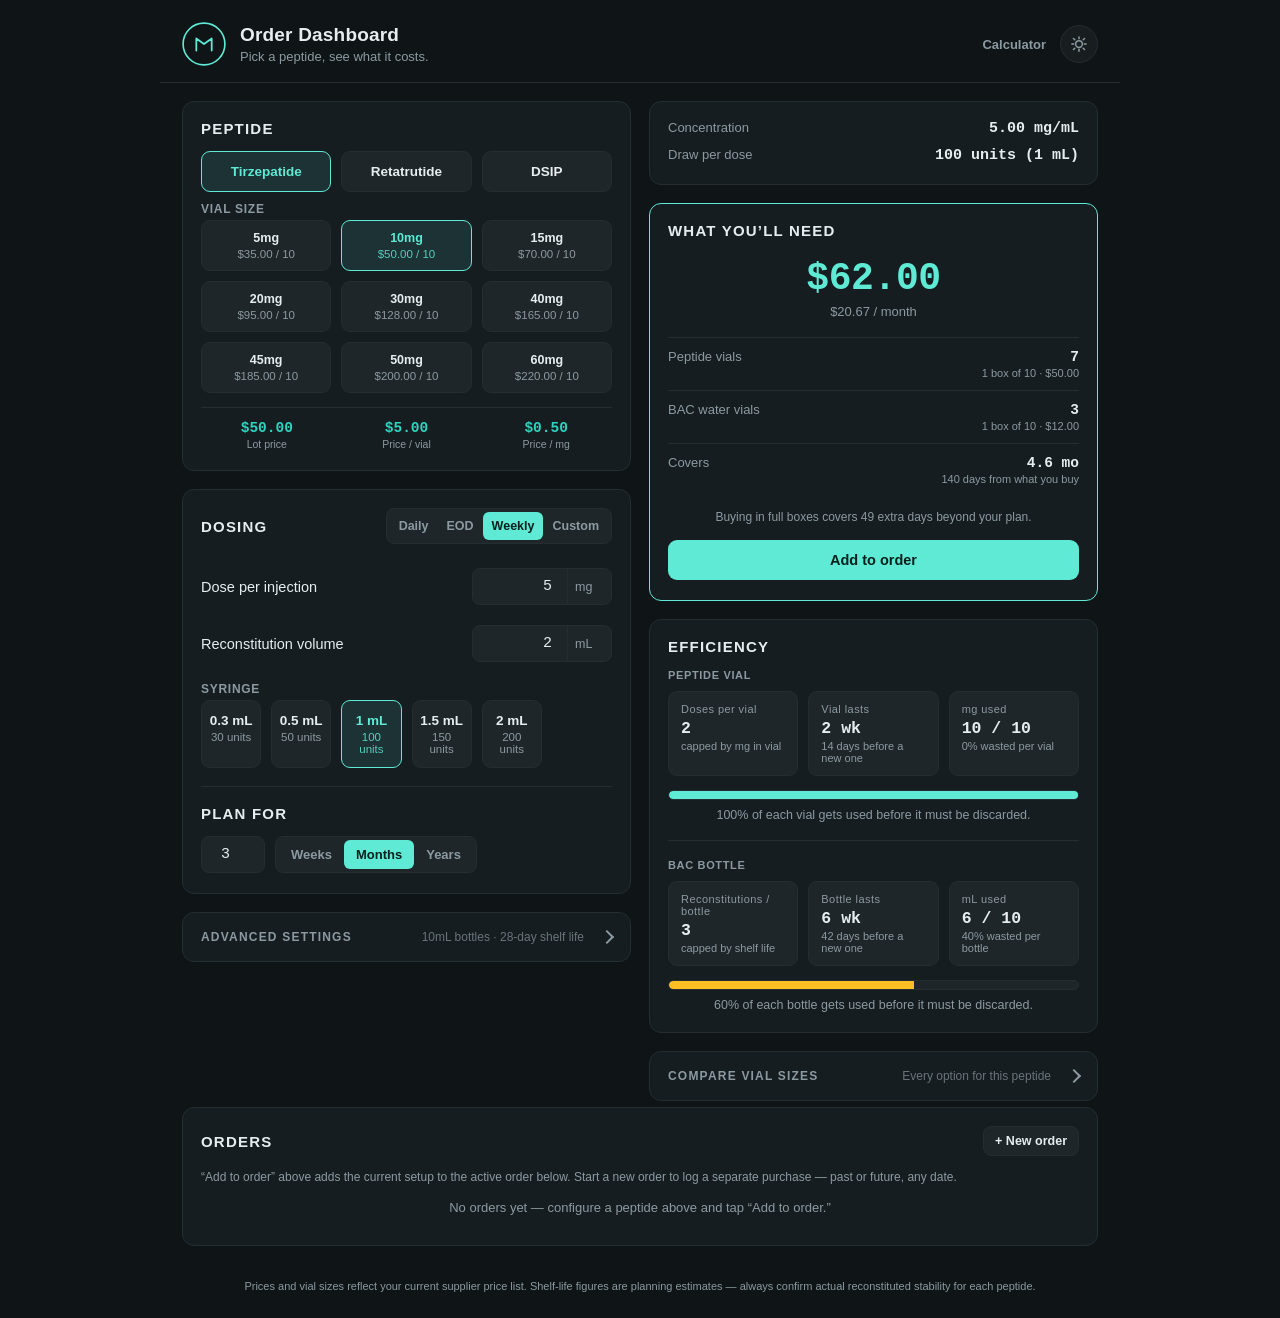
==== commit 01d7146b: "Move BAC Water Planner to the calculator, add per-row bottle size Moves the BAC Water Planner from t" ====
--- a/dashboard.html
+++ b/dashboard.html
@@ -244,43 +244,6 @@
     <div class="order-empty" id="ordersEmpty">No orders yet &mdash; configure a peptide above and tap &ldquo;Add to order.&rdquo;</div>
   </section>
 
-  <section class="panel bacwater-panel">
-    <div class="panel-head"><span class="eyebrow">BAC Water Planner</span></div>
-    <p class="hint hint-tight">List every peptide you're running to see how much bacteriostatic water you'll burn through. A reconstituted vial and an opened BAC bottle are both assumed good only for the shelf life below, even if there's some left when it closes.</p>
-
-    <div class="selector">
-      <h3 class="selector-title">Your BAC bottle size</h3>
-      <div class="chip-group" id="bacBottleGroup">
-        <button type="button" class="chip" data-value="3">3mL</button>
-        <button type="button" class="chip" data-value="5">5mL</button>
-        <button type="button" class="chip active" data-value="10">10mL</button>
-        <button type="button" class="chip" data-value="30">30mL</button>
-      </div>
-      <input type="number" class="custom-field" id="bacBottleCustom" inputmode="decimal" min="0.1" step="0.1" placeholder="Custom bottle size (mL)" />
-    </div>
-
-    <div class="field-row">
-      <label for="bacShelfDaysGlobal">Shelf life once opened</label>
-      <div class="input-unit">
-        <input type="number" id="bacShelfDaysGlobal" inputmode="decimal" min="1" step="1" value="28" />
-        <span class="unit">days</span>
-      </div>
-    </div>
-
-    <div class="panel-divider"></div>
-
-    <div id="bacRowsList"></div>
-    <div class="order-empty" id="bacRowsEmpty" hidden>No peptides added yet.</div>
-
-    <div class="order-card-footer">
-      <button type="button" class="add-item-btn" id="addBacRowBtn">+ Add peptide</button>
-    </div>
-
-    <div class="panel-divider"></div>
-
-    <div id="bacSummary"></div>
-  </section>
-
   <footer class="app-footer">
     Prices and vial sizes reflect your current supplier price list. Shelf-life figures are planning estimates &mdash; always confirm actual reconstituted stability for each peptide.
   </footer>
--- a/styles.css
+++ b/styles.css
@@ -465,3 +465,272 @@
 }
 
 .mono { font-family: var(--mono); }
+
+/* BAC Water Planner */
+
+.bac-settings { max-width: 220px; }
+
+.bac-input-wrap {
+  display: flex;
+  align-items: center;
+  background: var(--panel);
+  border: 1px solid var(--panel-line);
+  border-radius: 8px;
+  overflow: hidden;
+}
+
+.bac-input-wrap input {
+  flex: 1;
+  width: 0;
+  min-width: 0;
+  background: transparent;
+  border: none;
+  color: var(--text);
+  font-family: var(--mono);
+  font-size: 13.5px;
+  padding: 9px 0 9px 10px;
+  outline: none;
+}
+
+.bac-input-wrap input:focus-visible { box-shadow: inset 0 0 0 1px var(--accent); }
+
+.bac-input-wrap .unit {
+  font-size: 11px;
+  color: var(--text-dim);
+  padding: 0 9px 0 6px;
+  white-space: nowrap;
+}
+
+#bacRowsList {
+  display: flex;
+  flex-direction: column;
+  gap: 12px;
+  margin-top: 16px;
+}
+
+.bac-row {
+  background: var(--surface);
+  border: 1px solid var(--panel-line);
+  border-radius: 12px;
+  padding: 13px 14px;
+}
+
+.bac-row-head {
+  display: flex;
+  align-items: center;
+  gap: 8px;
+}
+
+.bac-row-name {
+  flex: 1;
+  min-width: 0;
+  background: transparent;
+  border: none;
+  border-bottom: 1px solid var(--panel-line);
+  color: var(--text);
+  font-family: var(--sans);
+  font-size: 14.5px;
+  font-weight: 700;
+  padding: 4px 2px;
+  outline: none;
+}
+
+.bac-row-name:focus-visible { border-bottom-color: var(--accent); }
+
+.bac-row-remove {
+  flex-shrink: 0;
+  width: 26px;
+  height: 26px;
+  display: flex;
+  align-items: center;
+  justify-content: center;
+  background: transparent;
+  border: none;
+  border-radius: 999px;
+  color: var(--text-dim);
+  font-size: 17px;
+  line-height: 1;
+  cursor: pointer;
+  padding: 0;
+}
+
+.bac-row-remove:hover { color: var(--warning); background: var(--warning-bg); }
+
+.bac-row-fields {
+  margin-top: 10px;
+  display: grid;
+  grid-template-columns: repeat(2, minmax(0, 1fr));
+  gap: 8px 10px;
+}
+
+@media (min-width: 560px) {
+  .bac-row-fields { grid-template-columns: repeat(3, minmax(0, 1fr)); }
+}
+
+.bac-field { min-width: 0; }
+
+.bac-field label {
+  display: block;
+  font-size: 10px;
+  font-weight: 700;
+  letter-spacing: 0.05em;
+  text-transform: uppercase;
+  color: var(--text-dim);
+  margin-bottom: 5px;
+}
+
+.bac-select {
+  width: 100%;
+  background: var(--panel);
+  border: 1px solid var(--panel-line);
+  border-radius: 8px;
+  color: var(--text);
+  font-family: var(--sans);
+  font-size: 13px;
+  padding: 8px;
+  outline: none;
+}
+
+.bac-select:focus-visible { box-shadow: inset 0 0 0 1px var(--accent); }
+
+.bac-row-note {
+  margin-top: 10px;
+  font-size: 12px;
+  line-height: 1.4;
+  color: var(--text-dim);
+}
+
+.bac-row-warning {
+  margin-top: 8px;
+  background: var(--warning-bg);
+  border: 1px solid rgba(251, 191, 36, 0.4);
+  color: var(--warning);
+  font-size: 12px;
+  line-height: 1.4;
+  padding: 8px 10px;
+  border-radius: 7px;
+}
+
+.bac-period-grid {
+  margin-top: 10px;
+  display: grid;
+  grid-template-columns: repeat(2, minmax(0, 1fr));
+  gap: 8px;
+}
+
+.bac-period-card {
+  background: var(--panel);
+  border: 1px solid var(--panel-line);
+  border-radius: 8px;
+  padding: 9px 10px;
+  text-align: center;
+}
+
+.bac-period-card .bac-period-label {
+  display: block;
+  font-size: 10px;
+  letter-spacing: 0.05em;
+  text-transform: uppercase;
+  color: var(--text-dim);
+}
+
+.bac-period-card .bac-period-value {
+  display: block;
+  margin-top: 4px;
+  font-family: var(--mono);
+  font-size: 17px;
+  font-weight: 700;
+  color: var(--accent-strong);
+}
+
+.bac-period-card .bac-period-sub {
+  display: block;
+  margin-top: 2px;
+  font-size: 10.5px;
+  color: var(--text-dim);
+}
+
+.bac-empty {
+  margin-top: 10px;
+  text-align: center;
+  font-size: 13px;
+  color: var(--text-dim);
+  padding: 10px 0;
+}
+
+.bac-add-btn {
+  width: 100%;
+  margin-top: 12px;
+  background: var(--surface);
+  border: 1px dashed var(--panel-line);
+  border-radius: 9px;
+  color: var(--text-dim);
+  font-family: var(--sans);
+  font-size: 13px;
+  font-weight: 600;
+  padding: 10px;
+  cursor: pointer;
+}
+
+.bac-add-btn:hover { border-color: var(--accent); color: var(--accent); }
+
+.bac-summary {
+  margin-top: 16px;
+  padding-top: 14px;
+  border-top: 1px solid var(--panel-line);
+}
+
+.bac-summary-title {
+  font-size: 12px;
+  font-weight: 700;
+  letter-spacing: 0.08em;
+  text-transform: uppercase;
+  color: var(--text);
+  margin-bottom: 10px;
+}
+
+.bac-summary-grid {
+  display: grid;
+  grid-template-columns: repeat(2, minmax(0, 1fr));
+  gap: 10px;
+}
+
+.bac-summary-card {
+  background: rgba(94, 234, 212, 0.06);
+  border: 1px solid rgba(94, 234, 212, 0.25);
+  border-radius: 10px;
+  padding: 12px;
+  text-align: center;
+}
+
+.bac-summary-card .bac-summary-label {
+  display: block;
+  font-size: 10.5px;
+  letter-spacing: 0.05em;
+  text-transform: uppercase;
+  color: var(--text-dim);
+}
+
+.bac-summary-card .bac-summary-value {
+  display: block;
+  margin-top: 5px;
+  font-family: var(--mono);
+  font-size: 21px;
+  font-weight: 800;
+  color: var(--accent);
+}
+
+.bac-summary-card .bac-summary-breakdown {
+  display: block;
+  margin-top: 4px;
+  font-size: 11.5px;
+  font-weight: 600;
+  color: var(--text);
+}
+
+.bac-summary-card .bac-summary-sub {
+  display: block;
+  margin-top: 3px;
+  font-size: 10.5px;
+  color: var(--text-dim);
+}
--- a/dashboard.css
+++ b/dashboard.css
@@ -821,194 +821,3 @@
 @media (min-width: 760px) {
   .econ-grid { grid-template-columns: repeat(3, 1fr); }
 }
-
-/* BAC Water Planner */
-
-.bacwater-panel {
-  margin: 0 22px 18px;
-}
-
-.bacwater-panel .selector {
-  margin-top: 4px;
-}
-
-#bacRowsList {
-  display: flex;
-  flex-direction: column;
-  gap: 14px;
-}
-
-.bac-row {
-  border: 1px solid var(--panel-line);
-  border-radius: 10px;
-  padding: 14px;
-}
-
-.bac-row-head {
-  display: flex;
-  align-items: center;
-  gap: 8px;
-}
-
-.bac-row-name {
-  flex: 1;
-  min-width: 0;
-  background: transparent;
-  border: none;
-  border-bottom: 1px solid var(--panel-line);
-  color: var(--text);
-  font-family: var(--sans);
-  font-size: 15px;
-  font-weight: 700;
-  padding: 6px 2px;
-  outline: none;
-}
-
-.bac-row-name:focus-visible { border-bottom-color: var(--accent); }
-
-.bac-row-fields {
-  margin-top: 12px;
-  display: grid;
-  grid-template-columns: repeat(2, minmax(0, 1fr));
-  gap: 10px 14px;
-}
-
-@media (min-width: 640px) {
-  .bac-row-fields { grid-template-columns: repeat(4, minmax(0, 1fr)); }
-}
-
-.bac-field {
-  min-width: 0;
-}
-
-.bac-field label {
-  display: block;
-  font-size: 10.5px;
-  font-weight: 700;
-  letter-spacing: 0.05em;
-  text-transform: uppercase;
-  color: var(--text-dim);
-  margin-bottom: 6px;
-}
-
-.bac-field .input-unit {
-  min-width: 0;
-  width: 100%;
-}
-
-.bac-field .input-unit input {
-  width: auto;
-  flex: 1;
-  min-width: 0;
-}
-
-.bac-select {
-  width: 100%;
-  background: var(--surface);
-  border: 1px solid var(--panel-line);
-  border-radius: 8px;
-  color: var(--text);
-  font-family: var(--sans);
-  font-size: 13.5px;
-  padding: 9px 8px;
-  outline: none;
-}
-
-.bac-select:focus-visible {
-  box-shadow: inset 0 0 0 1px var(--accent);
-}
-
-.bac-row-note {
-  margin-top: 12px;
-  font-size: 12.5px;
-  color: var(--text-dim);
-  line-height: 1.45;
-}
-
-.bac-row-warning {
-  margin-top: 10px;
-  background: var(--warning-bg);
-  border: 1px solid rgba(251, 191, 36, 0.4);
-  color: var(--warning);
-  font-size: 12.5px;
-  line-height: 1.45;
-  padding: 9px 11px;
-  border-radius: 8px;
-}
-
-.bac-period-grid {
-  margin-top: 12px;
-  display: grid;
-  grid-template-columns: repeat(2, minmax(0, 1fr));
-  gap: 10px;
-}
-
-.bac-period-card {
-  background: var(--surface);
-  border: 1px solid var(--panel-line);
-  border-radius: 9px;
-  padding: 11px 12px;
-  text-align: center;
-}
-
-.bac-period-card .bac-period-label {
-  display: block;
-  font-size: 10.5px;
-  letter-spacing: 0.06em;
-  text-transform: uppercase;
-  color: var(--text-dim);
-}
-
-.bac-period-card .bac-period-value {
-  display: block;
-  margin-top: 5px;
-  font-family: var(--mono);
-  font-size: 19px;
-  font-weight: 700;
-  color: var(--accent-strong);
-}
-
-.bac-period-card .bac-period-sub {
-  display: block;
-  margin-top: 3px;
-  font-size: 11px;
-  color: var(--text-dim);
-}
-
-.bac-summary-grid {
-  display: grid;
-  grid-template-columns: repeat(2, minmax(0, 1fr));
-  gap: 12px;
-}
-
-.bac-summary-card {
-  background: rgba(94, 234, 212, 0.06);
-  border: 1px solid rgba(94, 234, 212, 0.25);
-  border-radius: 10px;
-  padding: 14px;
-  text-align: center;
-}
-
-.bac-summary-card .bac-summary-label {
-  display: block;
-  font-size: 11px;
-  letter-spacing: 0.06em;
-  text-transform: uppercase;
-  color: var(--text-dim);
-}
-
-.bac-summary-card .bac-summary-value {
-  display: block;
-  margin-top: 6px;
-  font-family: var(--mono);
-  font-size: 24px;
-  font-weight: 800;
-  color: var(--accent);
-}
-
-.bac-summary-card .bac-summary-sub {
-  display: block;
-  margin-top: 4px;
-  font-size: 12px;
-  color: var(--text-dim);
-}
